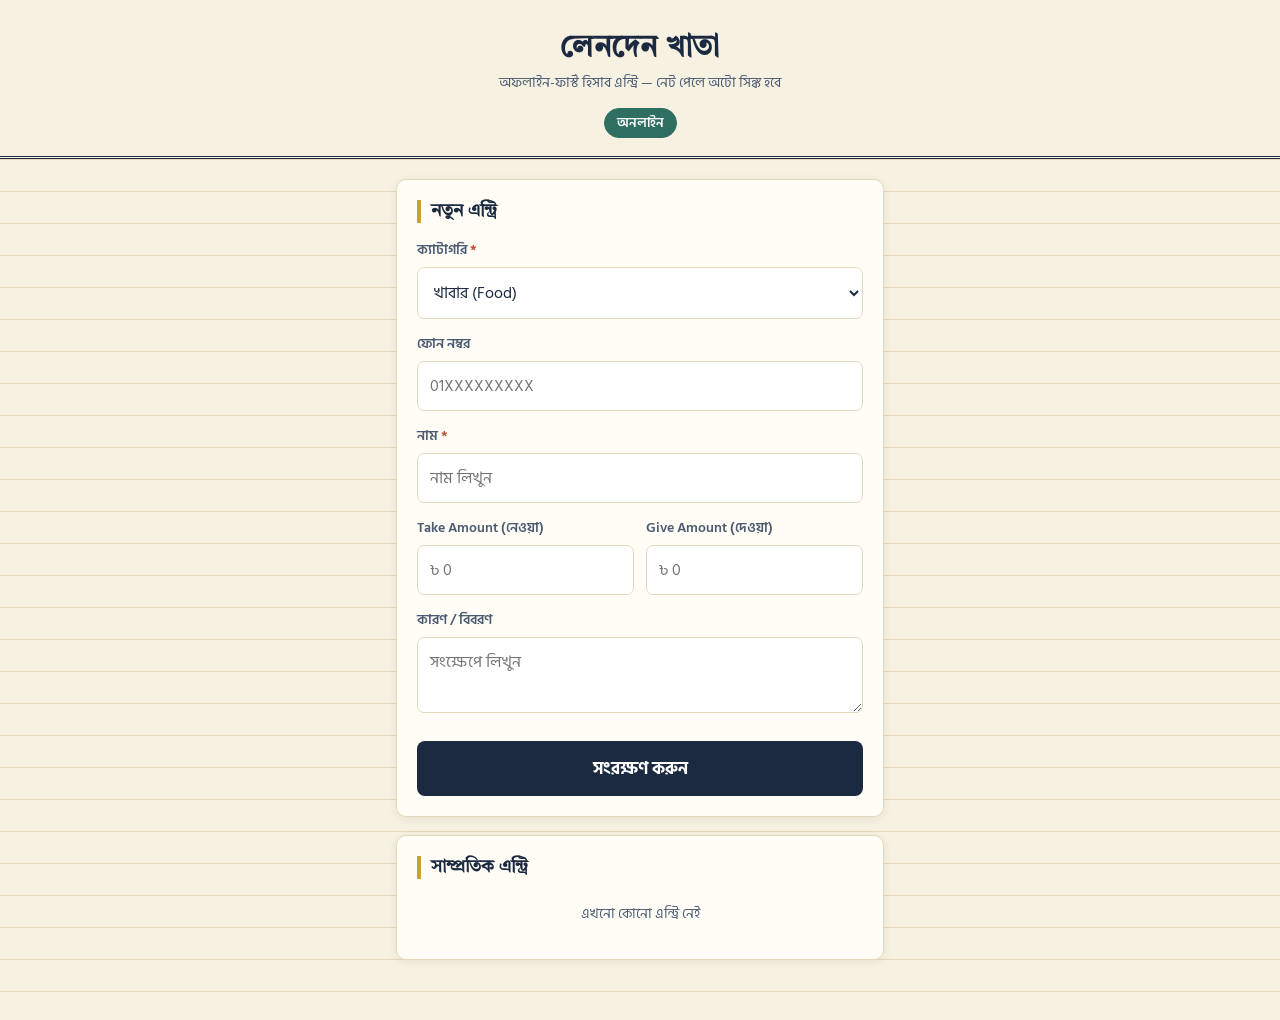
==== index.html @ 02e2b73e "Rename index (2).html to index.html" ====
<!DOCTYPE html>
<html lang="bn">
<head>
<meta charset="UTF-8">
<meta name="viewport" content="width=device-width, initial-scale=1, viewport-fit=cover">
<meta name="theme-color" content="#1B2A41">
<title>লেনদেন খাতা</title>
<link rel="manifest" href="./manifest.json">
<link rel="preconnect" href="https://fonts.googleapis.com">
<link href="https://fonts.googleapis.com/css2?family=Tiro+Bangla&family=Hind+Siliguri:wght@400;500;600;700&display=swap" rel="stylesheet">
<style>
  :root{
    --paper:#F7F1E1;
    --paper-line:#E4D9BC;
    --ink:#1B2A41;
    --ink-soft:#4B5B72;
    --teal:#2F6F62;
    --rust:#B5482D;
    --gold:#C9A227;
    --card:#FFFDF6;
  }
  *{box-sizing:border-box;}
  body{
    margin:0;
    font-family:'Hind Siliguri', sans-serif;
    background:
      repeating-linear-gradient(var(--paper) 0 31px, var(--paper-line) 31px 32px),
      var(--paper);
    color:var(--ink);
    min-height:100vh;
    padding-bottom:40px;
  }
  header{
    padding:28px 20px 18px;
    text-align:center;
    border-bottom:3px double var(--ink);
    background:var(--paper);
  }
  header h1{
    font-family:'Tiro Bangla', serif;
    font-size:1.9rem;
    margin:0 0 4px;
    letter-spacing:.5px;
  }
  header p{margin:0;color:var(--ink-soft);font-size:.85rem;}
  #status-bar{
    max-width:520px;margin:14px auto 0;padding:0 16px;
    display:flex;justify-content:center;gap:10px;font-size:.8rem;
  }
  .pill{
    padding:4px 12px;border-radius:20px;font-weight:600;
    border:1px solid var(--ink);
  }
  .pill.online{background:var(--teal);color:#fff;border-color:var(--teal);}
  .pill.offline{background:var(--rust);color:#fff;border-color:var(--rust);}
  .pill.pending{background:var(--gold);color:var(--ink);border-color:var(--gold);}

  main{max-width:520px;margin:20px auto;padding:0 16px;}

  .card{
    background:var(--card);
    border:1px solid var(--paper-line);
    border-radius:10px;
    box-shadow:0 2px 10px rgba(27,42,65,.08);
    padding:20px;
    margin-bottom:18px;
  }
  .card h2{
    font-family:'Tiro Bangla', serif;
    font-size:1.1rem;
    margin:0 0 16px;
    color:var(--ink);
    border-left:4px solid var(--gold);
    padding-left:10px;
  }
  label{display:block;font-size:.85rem;font-weight:600;margin:14px 0 6px;color:var(--ink-soft);}
  select, input[type=text], input[type=tel], input[type=number], textarea{
    width:100%;padding:11px 12px;border:1.5px solid var(--paper-line);
    border-radius:7px;font-size:1rem;font-family:inherit;background:#fff;color:var(--ink);
  }
  select:focus, input:focus, textarea:focus{outline:2px solid var(--teal);border-color:var(--teal);}
  .row2{display:grid;grid-template-columns:1fr 1fr;gap:12px;}
  .hint{font-size:.75rem;color:var(--ink-soft);margin-top:4px;}
  .hint.found{color:var(--teal);font-weight:600;}
  .req::after{content:' *';color:var(--rust);}

  .sms-box{
    margin-top:16px;padding:12px;background:#FBF6E8;border:1px dashed var(--gold);
    border-radius:7px;display:flex;align-items:flex-start;gap:10px;
  }
  .sms-box input{width:auto;margin-top:3px;}
  .sms-box label{margin:0;font-weight:500;color:var(--ink);}

  button.submit{
    width:100%;margin-top:20px;padding:14px;border:none;border-radius:8px;
    background:var(--ink);color:#fff;font-size:1.05rem;font-weight:700;
    font-family:'Hind Siliguri',sans-serif;cursor:pointer;
  }
  button.submit:active{transform:scale(.99);}

  .entries h2{margin-bottom:10px;}
  .entry{
    display:flex;justify-content:space-between;align-items:center;
    padding:10px 0;border-bottom:1px solid var(--paper-line);gap:10px;
  }
  .entry:last-child{border-bottom:none;}
  .entry .meta{font-size:.78rem;color:var(--ink-soft);}
  .entry .cat{font-weight:600;}
  .entry .amt.take{color:var(--teal);font-weight:700;}
  .entry .amt.give{color:var(--rust);font-weight:700;}
  .badge{font-size:.7rem;padding:2px 8px;border-radius:10px;white-space:nowrap;}
  .badge.synced{background:#E4F1EC;color:var(--teal);}
  .badge.pending{background:#FBEFE0;color:#8a6d1f;}
  .empty{color:var(--ink-soft);font-size:.85rem;text-align:center;padding:14px 0;}

  #toast{
    position:fixed;bottom:18px;left:50%;transform:translateX(-50%);
    background:var(--ink);color:#fff;padding:10px 18px;border-radius:8px;
    font-size:.85rem;opacity:0;pointer-events:none;transition:opacity .25s;z-index:50;
  }
  #toast.show{opacity:1;}
</style>
</head>
<body>

<header>
  <h1>লেনদেন খাতা</h1>
  <p>অফলাইন-ফার্স্ট হিসাব এন্ট্রি — নেট পেলে অটো সিঙ্ক হবে</p>
  <div id="status-bar">
    <span id="netPill" class="pill offline">অফলাইন</span>
    <span id="pendingPill" class="pill pending" style="display:none;">0 পেন্ডিং</span>
  </div>
</header>

<main>
  <form class="card" id="entryForm">
    <h2>নতুন এন্ট্রি</h2>

    <label class="req">ক্যাটাগরি</label>
    <select id="category" required></select>

    <label id="phoneLabel">ফোন নম্বর</label>
    <input type="tel" id="phone" placeholder="01XXXXXXXXX" inputmode="numeric">
    <div class="hint" id="phoneHint"></div>

    <label class="req" id="nameLabel">নাম</label>
    <input type="text" id="name" required placeholder="নাম লিখুন">

    <div class="row2">
      <div>
        <label>Take Amount (নেওয়া)</label>
        <input type="number" id="takeAmount" min="0" placeholder="৳ 0">
      </div>
      <div>
        <label>Give Amount (দেওয়া)</label>
        <input type="number" id="giveAmount" min="0" placeholder="৳ 0">
      </div>
    </div>

    <label>কারণ / বিবরণ</label>
    <textarea id="reason" rows="2" placeholder="সংক্ষেপে লিখুন"></textarea>

    <div class="sms-box" id="smsBox" style="display:none;">
      <input type="checkbox" id="sendSms">
      <label for="sendSms">সাবমিটের পর SMS App খুলে মেসেজ পাঠানোর সুযোগ দাও (ট্যাপ করে Send করতে হবে)</label>
    </div>

    <button type="submit" class="submit">সংরক্ষণ করুন</button>
  </form>

  <div class="card entries">
    <h2>সাম্প্রতিক এন্ট্রি</h2>
    <div id="entryList"></div>
  </div>
</main>

<div id="toast"></div>

<script>
/* ================== কনফিগ ================== */
// এখানে আপনার Deploy করা Apps Script Web App URL বসান
const APPS_SCRIPT_URL = 'https://script.google.com/macros/s/AKfycbyZnIeZvuDSMK1JLPseCacLXDv7cpsm4pfjBsElm9SwBecj0oipx8O3aHS1PeA_FQvZ/exec';
const SENDER_NAME = 'সোহেল রানা';

const CATEGORIES = [
  ['Food','খাবার'], ['Gifts','উপহার'], ['Health/Medical','স্বাস্থ্য/চিকিৎসা'],
  ['Transportation','যাতায়াত'], ['Personal','ব্যক্তিগত'],
  ['Giving Loan','ঋণ দেওয়া'], ['Taking Loan','ঋণ নেওয়া'],
  ['Loan Repaid','ঋণ ফেরত পাওয়া'], ['Loan Paid','ঋণ পরিশোধ'],
  ['Credit Purchase','বাকিতে ক্রয়'], ['Credit Purchase Loan Paid','বাকি পরিশোধ'],
  ['Net & Electricity Bill','নেট ও বিদ্যুৎ বিল'], ['Travel','ভ্রমণ'],
  ['Donate','দান'], ['Savings','সঞ্চয়'], ['Other','অন্যান্য']
];
const PHONE_REQUIRED = ['Giving Loan','Loan Paid','Taking Loan','Loan Repaid','Credit Purchase','Credit Purchase Loan Paid'];
const SMS_ALLOWED = PHONE_REQUIRED; // একই লিস্ট

const SMS_TEMPLATES = {
  'Taking Loan': (name, amt) => `ধন্যবাদ, ${name}।\nআপনাকে জানানো যাচ্ছে যে, ${SENDER_NAME} আপনার কাছ থেকে ${amt} টাকা ঋণ গ্রহণ করেছেন।\nইনশাআল্লাহ নির্ধারিত সময়ের মধ্যে আপনি সম্পূর্ণ টাকা ফেরত পাবেন।\nআপনার সহযোগিতার জন্য আন্তরিক ধন্যবাদ।`,
  'Loan Paid': (name, amt) => `ধন্যবাদ, ${name}।\nআপনাকে জানানো যাচ্ছে যে, ${SENDER_NAME} আপনার কাছ থেকে নেওয়া ${amt} টাকা ঋণ পরিশোধ করেছেন।\nইনশাআল্লাহ ভবিষ্যতেও আপনার সাথে এই সুন্দর সম্পর্ক বজায় থাকবে।\nআপনার সহযোগিতা ও বিশ্বাসের জন্য আন্তরিক ধন্যবাদ।`,
  'Giving Loan': (name, amt) => `ধন্যবাদ, ${name}।\nআপনাকে জানানো যাচ্ছে যে, আপনি ${SENDER_NAME} এর কাছ থেকে ${amt} টাকা নিয়েছেন।\nইনশাআল্লাহ আমাদের লেনদেন সুষ্ঠ এবং সুন্দর হবে।\nআপনার সহযোগিতা ও বিশ্বাসের জন্য আন্তরিক ধন্যবাদ।`,
  'Loan Repaid': (name, amt) => `ধন্যবাদ, ${name}।\nআপনাকে জানানো যাচ্ছে যে, আপনি ${SENDER_NAME} এর কাছ থেকে নেওয়া ${amt} টাকা পরিশোধ করেছেন।\nইনশাআল্লাহ আমাদের লেনদেন সুষ্ঠ এবং সুন্দর হবে।\nআপনার সহযোগিতা ও বিশ্বাসের জন্য আন্তরিক ধন্যবাদ।`,
  'Credit Purchase': (name, amt) => `ধন্যবাদ, ${name}।\nআপনাকে জানানো যাচ্ছে যে, ${SENDER_NAME} আপনার কাছ থেকে বাকিতে ক্রয় করেছেন, যার মোট মূল্য ${amt} টাকা।\nইনশাআল্লাহ নির্ধারিত সময়ের মধ্যে সম্পূর্ণ টাকা পরিশোধ করা হবে।\nআপনার সহযোগিতা ও বিশ্বাসের জন্য আন্তরিক ধন্যবাদ।`,
  'Credit Purchase Loan Paid': (name, amt) => `ধন্যবাদ, ${name}।\nআপনাকে জানানো যাচ্ছে যে, ${SENDER_NAME} আপনার কাছ থেকে বাকিতে ক্রয় করা পণ্যের জন্য বকেয়া ${amt} টাকা পরিশোধ করেছেন।\nইনশাআল্লাহ ভবিষ্যতেও আমাদের এই সুন্দর লেনদেন সম্পর্ক বজায় থাকবে।\nআপনার সহযোগিতা ও বিশ্বাসের জন্য আন্তরিক ধন্যবাদ।`
};

/* ================== IndexedDB ================== */
let db;
function openDB(){
  return new Promise((resolve, reject) => {
    const req = indexedDB.open('ledgerDB', 1);
    req.onupgradeneeded = () => {
      const d = req.result;
      if(!d.objectStoreNames.contains('entries')){
        const store = d.createObjectStore('entries', {keyPath:'id', autoIncrement:true});
        store.createIndex('synced', 'synced');
      }
    };
    req.onsuccess = () => { db = req.result; resolve(db); };
    req.onerror = () => reject(req.error);
  });
}
function txStore(mode='readonly'){
  return db.transaction('entries', mode).objectStore('entries');
}
function addEntry(entry){
  return new Promise((res, rej) => {
    const r = txStore('readwrite').add(entry);
    r.onsuccess = () => res(r.result);
    r.onerror = () => rej(r.error);
  });
}
function getAllEntries(){
  return new Promise((res, rej) => {
    const r = txStore().getAll();
    r.onsuccess = () => res(r.result.reverse());
    r.onerror = () => rej(r.error);
  });
}
function markSynced(id){
  return new Promise((res, rej) => {
    const store = txStore('readwrite');
    const g = store.get(id);
    g.onsuccess = () => {
      const val = g.result;
      if(!val) return res();
      val.synced = true;
      const p = store.put(val);
      p.onsuccess = () => res();
      p.onerror = () => rej(p.error);
    };
    g.onerror = () => rej(g.error);
  });
}

/* ================== UI Init ================== */
const $ = (id) => document.getElementById(id);
const categorySel = $('category');
CATEGORIES.forEach(([val, label]) => {
  const o = document.createElement('option');
  o.value = val; o.textContent = `${label} (${val})`;
  categorySel.appendChild(o);
});

function updateCategoryUI(){
  const cat = categorySel.value;
  const needsPhone = PHONE_REQUIRED.includes(cat);
  $('phone').required = needsPhone;
  $('phoneLabel').className = needsPhone ? 'req' : '';
  $('smsBox').style.display = SMS_ALLOWED.includes(cat) ? 'flex' : 'none';
  if(!SMS_ALLOWED.includes(cat)) $('sendSms').checked = false;
}
categorySel.addEventListener('change', updateCategoryUI);
updateCategoryUI();

/* ফোন নম্বর দিয়ে Name অটো-ফিল */
let phoneTimer;
$('phone').addEventListener('input', () => {
  clearTimeout(phoneTimer);
  const phone = $('phone').value.trim();
  $('phoneHint').textContent = '';
  $('phoneHint').className = 'hint';
  if(phone.length < 6 || !navigator.onLine || APPS_SCRIPT_URL.includes('PASTE_')) return;
  phoneTimer = setTimeout(async () => {
    try{
      $('phoneHint').textContent = 'চেক করা হচ্ছে...';
      const res = await fetch(`${APPS_SCRIPT_URL}?action=checkPhone&phone=${encodeURIComponent(phone)}`);
      const data = await res.json();
      if(data.found){
        $('name').value = data.name;
        $('phoneHint').textContent = `✓ পূর্ব পরিচিত নাম্বার: ${data.name}`;
        $('phoneHint').className = 'hint found';
      } else {
        $('phoneHint').textContent = 'নতুন নম্বর — নাম লিখুন';
      }
    }catch(err){
      $('phoneHint').textContent = '';
    }
  }, 500);
});

/* ================== Submit ================== */
$('entryForm').addEventListener('submit', async (e) => {
  e.preventDefault();
  const cat = categorySel.value;
  const name = $('name').value.trim();
  const phone = $('phone').value.trim();
  const takeAmount = $('takeAmount').value || '';
  const giveAmount = $('giveAmount').value || '';
  const reason = $('reason').value.trim();
  const wantSms = $('sendSms').checked;

  if(PHONE_REQUIRED.includes(cat) && !phone){
    toast('এই ক্যাটাগরিতে ফোন নম্বর আবশ্যক');
    return;
  }

  const entry = {
    dateTime: new Date().toISOString(),
    category: cat, name, phone, takeAmount, giveAmount, reason,
    synced: false
  };
  const id = await addEntry(entry);
  await renderEntries();
  toast('সংরক্ষণ হয়েছে ✓');

  const smsUrl = (wantSms && SMS_ALLOWED.includes(cat) && phone)
    ? buildSmsLink(cat, name, phone, takeAmount, giveAmount) : null;

  $('entryForm').reset();
  updateCategoryUI();

  if(navigator.onLine) syncAll();

  // SMS App খোলা (ইউজারকে ট্যাপ করে Send করতে হবে)
  if(smsUrl) setTimeout(() => { window.location.href = smsUrl; }, 300);
});

function buildSmsLink(cat, name, phone, takeAmount, giveAmount){
  const amt = takeAmount || giveAmount || '0';
  const template = SMS_TEMPLATES[cat];
  if(!template) return null;
  const msg = template(name, amt);
  return `sms:${phone}?body=${encodeURIComponent(msg)}`;
}

/* ================== Sync ================== */
async function syncAll(){
  const all = await getAllEntries();
  const pending = all.filter(x => !x.synced);
  updatePendingPill(pending.length);
  if(APPS_SCRIPT_URL.includes('PASTE_')) return; // এখনো কনফিগার করা হয়নি

  for(const entry of pending){
    try{
      const res = await fetch(APPS_SCRIPT_URL, {
        method: 'POST',
        headers: {'Content-Type': 'text/plain;charset=utf-8'}, // preflight এড়াতে
        body: JSON.stringify({ action: 'submitForm', ...entry })
      });
      const data = await res.json();
      if(data && data.success){
        await markSynced(entry.id);
      }
    }catch(err){
      break; // নেট সমস্যা হলে থামিয়ে দাও, পরে আবার চেষ্টা হবে
    }
  }
  await renderEntries();
}

/* ================== রেন্ডার ================== */
async function renderEntries(){
  const all = await getAllEntries();
  const pending = all.filter(x => !x.synced).length;
  updatePendingPill(pending);

  const list = $('entryList');
  if(all.length === 0){
    list.innerHTML = '<div class="empty">এখনো কোনো এন্ট্রি নেই</div>';
    return;
  }
  list.innerHTML = all.slice(0, 30).map(e => {
    const amt = e.takeAmount ? `<span class="amt take">+৳${e.takeAmount}</span>` :
                e.giveAmount ? `<span class="amt give">-৳${e.giveAmount}</span>` : '';
    const dt = new Date(e.dateTime);
    const dtStr = dt.toLocaleDateString('bn-BD') + ' ' + dt.toLocaleTimeString('bn-BD', {hour:'2-digit', minute:'2-digit'});
    return `<div class="entry">
      <div>
        <div class="cat">${e.category}${e.name ? ' — ' + e.name : ''}</div>
        <div class="meta">${dtStr}</div>
      </div>
      <div style="text-align:right;">
        ${amt}<br>
        <span class="badge ${e.synced ? 'synced' : 'pending'}">${e.synced ? '✓ সিঙ্কড' : '⏳ পেন্ডিং'}</span>
      </div>
    </div>`;
  }).join('');
}

/* ================== স্ট্যাটাস বার ================== */
function updateNetPill(){
  const pill = $('netPill');
  if(navigator.onLine){
    pill.textContent = 'অনলাইন'; pill.className = 'pill online';
  } else {
    pill.textContent = 'অফলাইন'; pill.className = 'pill offline';
  }
}
function updatePendingPill(count){
  const pill = $('pendingPill');
  if(count > 0){
    pill.style.display = 'inline-block';
    pill.textContent = `${count} পেন্ডিং`;
  } else {
    pill.style.display = 'none';
  }
}
window.addEventListener('online', () => { updateNetPill(); syncAll(); });
window.addEventListener('offline', updateNetPill);

let toastTimer;
function toast(msg){
  const t = $('toast');
  t.textContent = msg;
  t.classList.add('show');
  clearTimeout(toastTimer);
  toastTimer = setTimeout(() => t.classList.remove('show'), 2200);
}

/* ================== Init ================== */
(async function init(){
  await openDB();
  updateNetPill();
  await renderEntries();
  if(navigator.onLine) syncAll();
  setInterval(() => { if(navigator.onLine) syncAll(); }, 30000);

  if('serviceWorker' in navigator){
    try{ await navigator.serviceWorker.register('./service-worker.js'); }catch(e){}
  }
})();
</script>
</body>
</html>
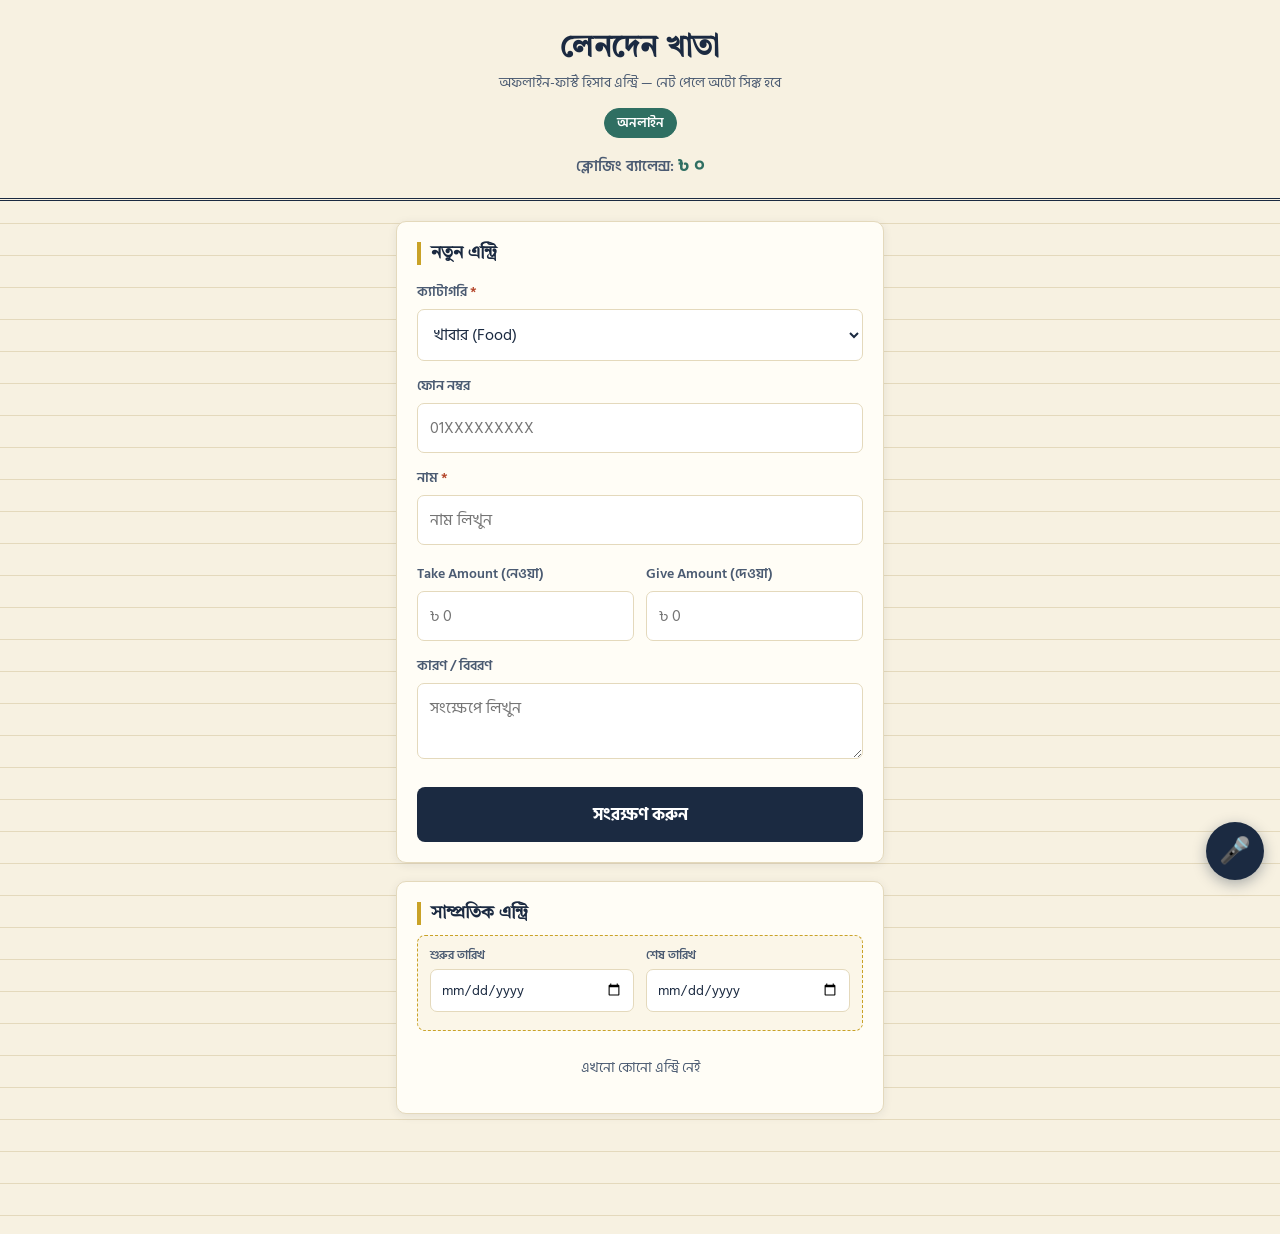
==== commit c67207b0: "Add files via upload" ====
--- a/index.html
+++ b/index.html
@@ -28,7 +28,7 @@
       var(--paper);
     color:var(--ink);
     min-height:100vh;
-    padding-bottom:40px;
+    padding-bottom:100px;
   }
   header{
     padding:28px 20px 18px;
@@ -74,7 +74,48 @@
     padding-left:10px;
   }
   label{display:block;font-size:.85rem;font-weight:600;margin:14px 0 6px;color:var(--ink-soft);}
-  select, input[type=text], input[type=tel], input[type=number], textarea{
+  #balanceBar{
+    max-width:520px;margin:12px auto 0;padding:0 16px;text-align:center;
+    font-size:.95rem;font-weight:600;color:var(--ink-soft);
+  }
+  #balanceBar b{font-size:1.15rem;color:var(--teal);}
+  #balanceBar b.neg{color:var(--rust);}
+
+  .filter-box{
+    margin:0 0 12px;padding:10px 12px;background:#FBF6E8;
+    border:1px dashed var(--gold);border-radius:8px;
+  }
+  .filter-box label{margin:0 0 4px;font-size:.75rem;}
+  .filter-box input[type=date]{padding:8px 10px;font-size:.9rem;}
+  .filter-actions{display:flex;justify-content:space-between;align-items:center;margin-top:8px;gap:10px;}
+  .filter-summary{font-size:.75rem;color:var(--ink-soft);}
+  button.clear-filter{
+    border:1px solid var(--ink-soft);background:transparent;color:var(--ink);
+    border-radius:6px;padding:5px 12px;font-size:.78rem;font-family:inherit;cursor:pointer;
+  }
+
+  #voiceFab{
+    position:fixed;right:16px;bottom:calc(20px + env(safe-area-inset-bottom, 0px));
+    width:58px;height:58px;border-radius:50%;border:none;cursor:pointer;
+    background:var(--ink);color:#fff;font-size:1.6rem;line-height:1;
+    box-shadow:0 4px 14px rgba(27,42,65,.35);z-index:40;
+    display:flex;align-items:center;justify-content:center;
+  }
+  #voiceFab.listening{background:var(--rust);animation:pulse 1.1s infinite;}
+  @keyframes pulse{
+    0%{box-shadow:0 0 0 0 rgba(181,72,45,.55);}
+    100%{box-shadow:0 0 0 18px rgba(181,72,45,0);}
+  }
+  #voiceBubble{
+    position:fixed;right:16px;bottom:calc(88px + env(safe-area-inset-bottom, 0px));
+    max-width:min(300px, calc(100vw - 32px));
+    background:var(--card);border:1.5px solid var(--ink);border-radius:10px;
+    padding:10px 12px;font-size:.85rem;box-shadow:0 4px 14px rgba(27,42,65,.2);
+    z-index:40;display:none;
+  }
+  #voiceBubble.show{display:block;}
+
+  select, input[type=text], input[type=tel], input[type=number], input[type=date], textarea{
     width:100%;padding:11px 12px;border:1.5px solid var(--paper-line);
     border-radius:7px;font-size:1rem;font-family:inherit;background:#fff;color:var(--ink);
   }
@@ -130,6 +171,7 @@
     <span id="netPill" class="pill offline">অফলাইন</span>
     <span id="pendingPill" class="pill pending" style="display:none;">0 পেন্ডিং</span>
   </div>
+  <div id="balanceBar">ক্লোজিং ব্যালেন্স: <b id="balanceVal">৳ ০</b></div>
 </header>
 
 <main>
@@ -144,7 +186,9 @@
     <div class="hint" id="phoneHint"></div>
 
     <label class="req" id="nameLabel">নাম</label>
+    <select id="nameSelect" style="display:none;"></select>
     <input type="text" id="name" required placeholder="নাম লিখুন">
+    <div class="hint" id="nameHint"></div>
 
     <div class="row2">
       <div>
@@ -170,10 +214,28 @@
 
   <div class="card entries">
     <h2>সাম্প্রতিক এন্ট্রি</h2>
+    <div class="filter-box">
+      <div class="row2">
+        <div>
+          <label for="fromDate">শুরুর তারিখ</label>
+          <input type="date" id="fromDate">
+        </div>
+        <div>
+          <label for="toDate">শেষ তারিখ</label>
+          <input type="date" id="toDate">
+        </div>
+      </div>
+      <div class="filter-actions">
+        <span class="filter-summary" id="filterSummary"></span>
+        <button type="button" class="clear-filter" id="clearFilter" style="display:none;">ফিল্টার মুছুন</button>
+      </div>
+    </div>
     <div id="entryList"></div>
   </div>
 </main>
 
+<div id="voiceBubble"></div>
+<button type="button" id="voiceFab" aria-label="ভয়েস এন্ট্রি">🎤</button>
 <div id="toast"></div>
 
 <script>
@@ -193,6 +255,13 @@
 ];
 const PHONE_REQUIRED = ['Giving Loan','Loan Paid','Taking Loan','Loan Repaid','Credit Purchase','Credit Purchase Loan Paid'];
 const SMS_ALLOWED = PHONE_REQUIRED; // একই লিস্ট
+
+// নামের ড্রপডাউনে কাদের দেখাবে:
+// 'iOwe'    = যাদের কাছে আমি ঋণী (তারা আমার কাছে টাকা পাবে)
+// 'theyOwe' = যারা আমার কাছে ঋণী
+// দুটোতেই "আমার কাছে যারা টাকা পাবে" চাইলে 'Loan Repaid' এর মান 'iOwe' করে দিন।
+const PERSON_PICK = { 'Loan Paid': 'iOwe', 'Loan Repaid': 'theyOwe' };
+let entriesCache = [];
 
 const SMS_TEMPLATES = {
   'Taking Loan': (name, amt) => `ধন্যবাদ, ${name}।\nআপনাকে জানানো যাচ্ছে যে, ${SENDER_NAME} আপনার কাছ থেকে ${amt} টাকা ঋণ গ্রহণ করেছেন।\nইনশাআল্লাহ নির্ধারিত সময়ের মধ্যে আপনি সম্পূর্ণ টাকা ফেরত পাবেন।\nআপনার সহযোগিতার জন্য আন্তরিক ধন্যবাদ।`,
@@ -268,6 +337,7 @@
   $('phoneLabel').className = needsPhone ? 'req' : '';
   $('smsBox').style.display = SMS_ALLOWED.includes(cat) ? 'flex' : 'none';
   if(!SMS_ALLOWED.includes(cat)) $('sendSms').checked = false;
+  refreshNameSelect();
 }
 categorySel.addEventListener('change', updateCategoryUI);
 updateCategoryUI();
@@ -302,7 +372,7 @@
 $('entryForm').addEventListener('submit', async (e) => {
   e.preventDefault();
   const cat = categorySel.value;
-  const name = $('name').value.trim();
+  const name = getNameValue();
   const phone = $('phone').value.trim();
   const takeAmount = $('takeAmount').value || '';
   const giveAmount = $('giveAmount').value || '';
@@ -368,18 +438,154 @@
   await renderEntries();
 }
 
+/* ================== ব্যালেন্স ও ব্যক্তি-তালিকা ================== */
+const amtOf = (e) => Number(e.takeAmount || e.giveAmount || 0) || 0;
+const bn = (n) => Number(n).toLocaleString('bn-BD');
+const fromDate = $('fromDate'), toDate = $('toDate');
+
+function updateBalance(all){
+  let bal = 0;
+  all.forEach(e => { bal += (Number(e.takeAmount) || 0) - (Number(e.giveAmount) || 0); });
+  const el = $('balanceVal');
+  el.textContent = (bal < 0 ? '-' : '') + '৳ ' + bn(Math.abs(bal));
+  el.className = bal < 0 ? 'neg' : '';
+}
+
+function computePeople(all, mode){
+  const plus  = mode === 'iOwe' ? 'Taking Loan' : 'Giving Loan';
+  const minus = mode === 'iOwe' ? 'Loan Paid'   : 'Loan Repaid';
+  const map = {};
+  all.slice().reverse().forEach(e => { // পুরনো থেকে নতুন
+    if(e.category !== plus && e.category !== minus) return;
+    const key = e.phone || e.name;
+    if(!key) return;
+    const p = map[key] || (map[key] = {name: e.name, phone: e.phone || '', bal: 0});
+    if(e.name) p.name = e.name;
+    if(e.phone) p.phone = e.phone;
+    p.bal += (e.category === plus ? 1 : -1) * amtOf(e);
+  });
+  return Object.values(map).filter(p => p.bal > 0).sort((a, b) => b.bal - a.bal);
+}
+
+function applyNameMode(){
+  const mode = PERSON_PICK[categorySel.value];
+  const sel = $('nameSelect'), input = $('name');
+  if(!mode){
+    sel.style.display = 'none'; sel.required = false;
+    input.style.display = ''; input.required = true;
+    return;
+  }
+  sel.style.display = ''; sel.required = true;
+  const other = sel.value === '__other__';
+  input.style.display = other ? '' : 'none';
+  input.required = other;
+}
+
+function refreshNameSelect(){
+  const mode = PERSON_PICK[categorySel.value];
+  const sel = $('nameSelect');
+  if(!mode){
+    $('nameHint').textContent = '';
+    applyNameMode();
+    return;
+  }
+  const people = computePeople(entriesCache, mode);
+  const prev = sel.value;
+  sel.innerHTML = '';
+  sel.add(new Option(people.length ? '— নাম বাছাই করুন —' : 'কোনো বকেয়া নেই', ''));
+  people.forEach(p => {
+    const o = new Option(`${p.name} — ৳${bn(p.bal)}`, p.name);
+    o.dataset.phone = p.phone;
+    sel.add(o);
+  });
+  sel.add(new Option('✎ অন্য নাম লিখুন', '__other__'));
+  if([...sel.options].some(o => o.value === prev)) sel.value = prev;
+  $('nameHint').textContent = mode === 'iOwe'
+    ? 'যাদের কাছে আপনি ঋণী (তারা আপনার কাছে টাকা পাবে)'
+    : 'যারা আপনার কাছে ঋণী';
+  $('nameHint').className = 'hint';
+  applyNameMode();
+}
+
+$('nameSelect').addEventListener('change', () => {
+  const sel = $('nameSelect');
+  const opt = sel.options[sel.selectedIndex];
+  if(opt && opt.dataset.phone) $('phone').value = opt.dataset.phone;
+  applyNameMode();
+});
+
+function getNameValue(){
+  if(PERSON_PICK[categorySel.value] && $('nameSelect').value !== '__other__'){
+    return $('nameSelect').value;
+  }
+  return $('name').value.trim();
+}
+
+function setNameValue(name, phone){
+  if(PERSON_PICK[categorySel.value]){
+    const sel = $('nameSelect');
+    const opt = [...sel.options].find(o => o.value === name);
+    if(opt){
+      sel.value = name;
+      if(!phone) phone = opt.dataset.phone || '';
+    } else {
+      sel.value = '__other__';
+      $('name').value = name;
+    }
+    applyNameMode();
+  } else {
+    $('name').value = name;
+  }
+  $('phone').value = phone || '';
+}
+
+/* ================== তারিখ ফিল্টার ================== */
+function ymd(iso){
+  const d = new Date(iso);
+  return d.getFullYear() + '-' + String(d.getMonth() + 1).padStart(2, '0') + '-' + String(d.getDate()).padStart(2, '0');
+}
+[fromDate, toDate].forEach(el => el.addEventListener('change', renderEntries));
+$('clearFilter').addEventListener('click', () => {
+  fromDate.value = ''; toDate.value = '';
+  renderEntries();
+});
+
 /* ================== রেন্ডার ================== */
 async function renderEntries(){
   const all = await getAllEntries();
-  const pending = all.filter(x => !x.synced).length;
-  updatePendingPill(pending);
+  entriesCache = all;
+  updatePendingPill(all.filter(x => !x.synced).length);
+  updateBalance(all);
+  refreshNameSelect();
+
+  let from = fromDate.value, to = toDate.value;
+  if(from && to && from > to){ const t = from; from = to; to = t; }
+  const filtering = !!(from || to);
+  $('clearFilter').style.display = filtering ? '' : 'none';
+
+  let rows = all;
+  if(filtering){
+    rows = all.filter(e => {
+      const d = ymd(e.dateTime);
+      return (!from || d >= from) && (!to || d <= to);
+    });
+    const tk = rows.reduce((s, e) => s + (Number(e.takeAmount) || 0), 0);
+    const gv = rows.reduce((s, e) => s + (Number(e.giveAmount) || 0), 0);
+    $('filterSummary').textContent = `${bn(rows.length)}টি এন্ট্রি | নেওয়া ৳${bn(tk)} | দেওয়া ৳${bn(gv)}`;
+  } else {
+    $('filterSummary').textContent = '';
+  }
 
   const list = $('entryList');
   if(all.length === 0){
     list.innerHTML = '<div class="empty">এখনো কোনো এন্ট্রি নেই</div>';
     return;
   }
-  list.innerHTML = all.slice(0, 30).map(e => {
+  if(rows.length === 0){
+    list.innerHTML = '<div class="empty">এই সময়ে কোনো এন্ট্রি নেই</div>';
+    return;
+  }
+  list.innerHTML = (filtering ? rows : rows.slice(0, 30)).map(e => {
     const amt = e.takeAmount ? `<span class="amt take">+৳${e.takeAmount}</span>` :
                 e.giveAmount ? `<span class="amt give">-৳${e.giveAmount}</span>` : '';
     const dt = new Date(e.dateTime);
@@ -397,6 +603,142 @@
   }).join('');
 }
 
+/* ================== ভয়েস এন্ট্রি ================== */
+const SR = window.SpeechRecognition || window.webkitSpeechRecognition;
+const fab = $('voiceFab'), bubble = $('voiceBubble');
+let recog = null, listening = false;
+
+function showBubble(t){ bubble.textContent = t; bubble.classList.add('show'); }
+function hideBubble(){ bubble.classList.remove('show'); }
+
+const bnToEn = (s) => s.replace(/[০-৯]/g, d => '০১২৩৪৫৬৭৮৯'.indexOf(d));
+
+const MUL = {'হাজার':1000,'লাখ':100000,'লক্ষ':100000,'শত':100,'শো':100,'শ':100};
+const NUM_WORDS = {'দেড়':1.5,'আড়াই':2.5,'এক':1,'দুই':2,'তিন':3,'চার':4,'পাঁচ':5,'ছয়':6,'সাত':7,'আট':8,'নয়':9,'দশ':10,
+  'বিশ':20,'ত্রিশ':30,'চল্লিশ':40,'পঞ্চাশ':50,'ষাট':60,'সত্তর':70,'আশি':80,'নব্বই':90};
+
+function parseAmount(text){
+  const t = bnToEn(text).replace(/,/g, '');
+  const M = 'হাজার|লাখ|লক্ষ|শত|শো|শ';
+  let m = t.match(new RegExp(`(\\d+(?:\\.\\d+)?)\\s*(${M})?\\s*টাকা`)) ||
+          t.match(new RegExp(`(\\d+(?:\\.\\d+)?)\\s*(${M})?(?=\\s|$)`));
+  if(m) return Math.round(parseFloat(m[1]) * (MUL[m[2]] || 1));
+  const keys = Object.keys(NUM_WORDS).join('|');
+  m = t.match(new RegExp(`(${keys})\\s*(${M})`));
+  if(m) return Math.round(NUM_WORDS[m[1]] * MUL[m[2]]);
+  m = t.match(new RegExp(`(${keys})\\s*টাকা`));
+  if(m) return Math.round(NUM_WORDS[m[1]]);
+  return 0;
+}
+
+function detectCategory(t){
+  const has = (...w) => w.some(x => t.includes(x));
+  if(has('বাকি', 'বাকী')){
+    if(has('পরিশোধ', 'শোধ', 'দিয়েছি', 'দিলাম', 'মিটিয়ে')) return ['Credit Purchase Loan Paid', 'give'];
+    return ['Credit Purchase', 'take'];
+  }
+  if(has('লোন', 'ঋণ', 'ধার', 'কর্জ', 'ফেরত')){
+    if(has('ফেরত দিয়েছে', 'ফেরত দিল', 'ফেরত পেয়েছি', 'ফেরত পেলাম', 'পরিশোধ করেছে', 'পরিশোধ করল', 'শোধ করেছে', 'শোধ করল', 'ফেরত এসেছে'))
+      return ['Loan Repaid', 'take'];
+    if(has('ফেরত দিয়েছি', 'ফেরত দিলাম', 'পরিশোধ', 'শোধ'))
+      return ['Loan Paid', 'give'];
+    if(has('নিয়েছি', 'নিলাম', 'নিয়েছিলাম', 'পেয়েছি', 'পেলাম'))
+      return ['Taking Loan', 'take'];
+    if(has('দিয়েছি', 'দিলাম', 'দিয়েছিলাম', 'দেওয়া'))
+      return ['Giving Loan', 'give'];
+  }
+  if(has('বিল', 'নেট', 'ইন্টারনেট', 'বিদ্যুৎ', 'কারেন্ট')) return ['Net & Electricity Bill', 'give'];
+  if(has('ঔষধ', 'ওষুধ', 'ডাক্তার', 'চিকিৎসা', 'হাসপাতাল')) return ['Health/Medical', 'give'];
+  if(has('দান', 'সদকা', 'যাকাত')) return ['Donate', 'give'];
+  if(has('সঞ্চয়', 'জমা')) return ['Savings', 'give'];
+  if(has('উপহার', 'গিফট')) return ['Gifts', 'give'];
+  if(has('ভ্রমণ', 'ঘুরতে')) return ['Travel', 'give'];
+  if(has('যাতায়াত', 'ভাড়া', 'রিকশা', 'বাস', 'সিএনজি', 'উবার', 'পাঠাও')) return ['Transportation', 'give'];
+  if(has('খাবার', 'খাওয়া', 'বাজার', 'নাস্তা', 'চা ', 'রেস্টুরেন্ট')) return ['Food', 'give'];
+  if(has('ব্যক্তিগত')) return ['Personal', 'give'];
+  if(has('বেতন', 'ইনকাম')) return ['Other', 'take'];
+  return ['Other', 'give'];
+}
+
+function knownPeople(){
+  const seen = new Map();
+  entriesCache.forEach(e => { // নতুন আগে
+    if(!e.name) return;
+    const p = seen.get(e.name);
+    if(!p) seen.set(e.name, {name: e.name, phone: e.phone || ''});
+    else if(!p.phone && e.phone) p.phone = e.phone;
+  });
+  return [...seen.values()];
+}
+
+function extractPerson(text){
+  const known = knownPeople().filter(p => p.name.length >= 2).sort((a, b) => b.name.length - a.name.length);
+  const hit = known.find(p => text.includes(p.name));
+  if(hit) return hit;
+
+  let m = text.match(/^(.+?)(?:\s*(?:এর|ের))?\s+(?:কাছ\s*থেকে|কাছে|থেকে)/) ||
+          text.match(/^(.+?)\s*কে\s/);
+  if(!m) return null;
+  const name = m[1].replace(/^(আমি|আজ|গতকাল|আমার)\s+/, '').trim();
+  if(!name || /\d|টাকা/.test(bnToEn(name))) return null;
+  return {name, phone: ''};
+}
+
+function applyVoiceEntry(text){
+  const [cat, field] = detectCategory(text);
+  const amount = parseAmount(text);
+  const person = extractPerson(text);
+
+  categorySel.value = cat;
+  updateCategoryUI();
+  $('takeAmount').value = (field === 'take' && amount) ? amount : '';
+  $('giveAmount').value = (field === 'give' && amount) ? amount : '';
+  $('reason').value = text;
+  if(person) setNameValue(person.name, person.phone);
+  else { $('phone').value = ''; if(!PERSON_PICK[cat]) $('name').value = ''; }
+
+  $('entryForm').scrollIntoView({behavior: 'smooth', block: 'start'});
+  toast('ভয়েস থেকে ফর্ম পূরণ হয়েছে — যাচাই করে সংরক্ষণ করুন');
+}
+
+fab.addEventListener('click', () => {
+  if(!SR){ toast('এই ব্রাউজারে ভয়েস সাপোর্ট নেই (Chrome ব্যবহার করুন)'); return; }
+  if(listening){ recog.stop(); return; }
+  if(!navigator.onLine){ toast('ভয়েসের জন্য ইন্টারনেট লাগবে'); return; }
+
+  recog = new SR();
+  recog.lang = 'bn-BD';
+  recog.interimResults = true;
+  recog.continuous = false;
+  let finalText = '';
+
+  recog.onstart = () => { listening = true; fab.classList.add('listening'); showBubble('শুনছি… বলুন'); };
+  recog.onresult = (ev) => {
+    let interim = '';
+    for(let i = ev.resultIndex; i < ev.results.length; i++){
+      const t = ev.results[i][0].transcript;
+      if(ev.results[i].isFinal) finalText += t; else interim += t;
+    }
+    showBubble((finalText + interim) || 'শুনছি…');
+  };
+  recog.onerror = (ev) => {
+    if(ev.error === 'not-allowed' || ev.error === 'service-not-allowed') toast('মাইক্রোফোনের অনুমতি দিন');
+    else if(ev.error === 'no-speech') toast('কিছু শোনা যায়নি, আবার চেষ্টা করুন');
+    else toast('ভয়েস ত্রুটি: ' + ev.error);
+  };
+  recog.onend = () => {
+    listening = false;
+    fab.classList.remove('listening');
+    const text = finalText.trim();
+    if(text){
+      showBubble('“' + text + '”');
+      applyVoiceEntry(text);
+      setTimeout(hideBubble, 2500);
+    } else hideBubble();
+  };
+  try{ recog.start(); }catch(e){ toast('ভয়েস শুরু করা যায়নি'); }
+});
+
 /* ================== স্ট্যাটাস বার ================== */
 function updateNetPill(){
   const pill = $('netPill');
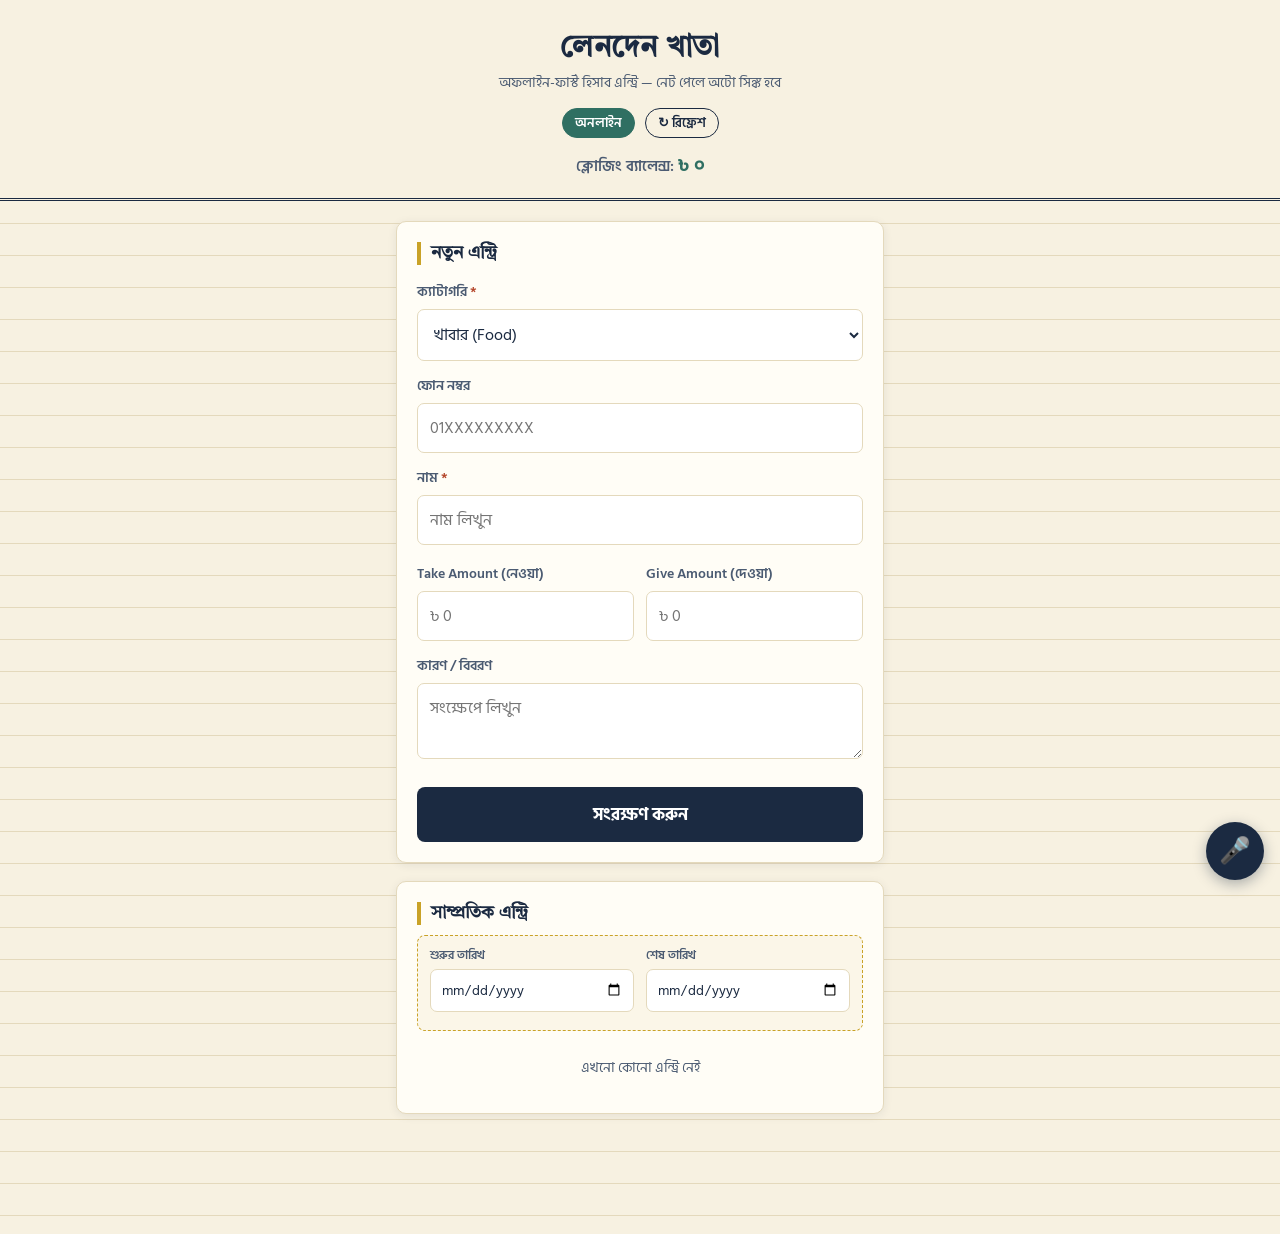
==== commit 05ca287b: "Add files via upload" ====
--- a/index.html
+++ b/index.html
@@ -54,6 +54,7 @@
   .pill.online{background:var(--teal);color:#fff;border-color:var(--teal);}
   .pill.offline{background:var(--rust);color:#fff;border-color:var(--rust);}
   .pill.pending{background:var(--gold);color:var(--ink);border-color:var(--gold);}
+  button.pill.refresh{background:transparent;color:var(--ink);font-family:inherit;font-size:.8rem;cursor:pointer;}
 
   main{max-width:520px;margin:20px auto;padding:0 16px;}
 
@@ -170,6 +171,7 @@
   <div id="status-bar">
     <span id="netPill" class="pill offline">অফলাইন</span>
     <span id="pendingPill" class="pill pending" style="display:none;">0 পেন্ডিং</span>
+    <button type="button" id="refreshBtn" class="pill refresh">↻ রিফ্রেশ</button>
   </div>
   <div id="balanceBar">ক্লোজিং ব্যালেন্স: <b id="balanceVal">৳ ০</b></div>
 </header>
@@ -301,7 +303,7 @@
 function getAllEntries(){
   return new Promise((res, rej) => {
     const r = txStore().getAll();
-    r.onsuccess = () => res(r.result.reverse());
+    r.onsuccess = () => res(r.result.sort((a, b) => (Date.parse(b.dateTime) || 0) - (Date.parse(a.dateTime) || 0)));
     r.onerror = () => rej(r.error);
   });
 }
@@ -318,6 +320,32 @@
       p.onerror = () => rej(p.error);
     };
     g.onerror = () => rej(g.error);
+  });
+}
+
+// Sheet থেকে আনা তালিকা দিয়ে সিঙ্কড এন্ট্রি বদলে ফেলে (পেন্ডিং এন্ট্রি অক্ষত থাকে)
+function replaceSynced(rows){
+  return new Promise((res, rej) => {
+    const tx = db.transaction('entries', 'readwrite');
+    const store = tx.objectStore('entries');
+    const req = store.getAll();
+    req.onsuccess = () => {
+      req.result.forEach(e => { if(e.synced) store.delete(e.id); });
+      rows.forEach(r => store.add({
+        dateTime: r.dateTime || new Date(0).toISOString(),
+        category: r.category || '',
+        name: r.name || '',
+        phone: r.phone || '',
+        takeAmount: r.takeAmount === '' || r.takeAmount == null ? '' : String(r.takeAmount),
+        giveAmount: r.giveAmount === '' || r.giveAmount == null ? '' : String(r.giveAmount),
+        reason: r.reason || '',
+        synced: true,
+        fromSheet: true
+      }));
+    };
+    tx.oncomplete = () => res();
+    tx.onerror = () => rej(tx.error);
+    tx.onabort = () => rej(tx.error);
   });
 }
 
@@ -414,7 +442,37 @@
 }
 
 /* ================== Sync ================== */
-async function syncAll(){
+// syncAll ও pull একসাথে না চলার জন্য সিরিয়াল লক
+let lockChain = Promise.resolve();
+function withLock(fn){
+  const p = lockChain.then(fn, fn);
+  lockChain = p.catch(() => {});
+  return p;
+}
+function syncAll(){ return withLock(_syncAll); }
+function pullFromSheet(){ return withLock(_pullFromSheet); }
+async function syncAndPull(){
+  await syncAll();
+  await pullFromSheet();
+}
+
+let lastPull = 0;
+async function _pullFromSheet(){
+  if(!navigator.onLine || APPS_SCRIPT_URL.includes('PASTE_')) return false;
+  try{
+    const res = await fetch(`${APPS_SCRIPT_URL}?action=getEntries`);
+    const data = await res.json();
+    if(!data || !data.success || !Array.isArray(data.entries)) return false;
+    await replaceSynced(data.entries);
+    lastPull = Date.now();
+    await renderEntries();
+    return true;
+  }catch(err){
+    return false;
+  }
+}
+
+async function _syncAll(){
   const all = await getAllEntries();
   const pending = all.filter(x => !x.synced);
   updatePendingPill(pending.length);
@@ -757,7 +815,17 @@
     pill.style.display = 'none';
   }
 }
-window.addEventListener('online', () => { updateNetPill(); syncAll(); });
+window.addEventListener('online', () => { updateNetPill(); syncAndPull(); });
+document.addEventListener('visibilitychange', () => {
+  if(document.visibilityState === 'visible' && navigator.onLine && Date.now() - lastPull > 60000) syncAndPull();
+});
+$('refreshBtn').addEventListener('click', async () => {
+  if(!navigator.onLine){ toast('ইন্টারনেট নেই'); return; }
+  toast('আপডেট হচ্ছে…');
+  await syncAll();
+  const ok = await pullFromSheet();
+  toast(ok ? 'Sheet থেকে আপডেট হয়েছে ✓' : 'আপডেট করা যায়নি, পরে চেষ্টা করুন');
+});
 window.addEventListener('offline', updateNetPill);
 
 let toastTimer;
@@ -774,7 +842,7 @@
   await openDB();
   updateNetPill();
   await renderEntries();
-  if(navigator.onLine) syncAll();
+  if(navigator.onLine) syncAndPull();
   setInterval(() => { if(navigator.onLine) syncAll(); }, 30000);
 
   if('serviceWorker' in navigator){
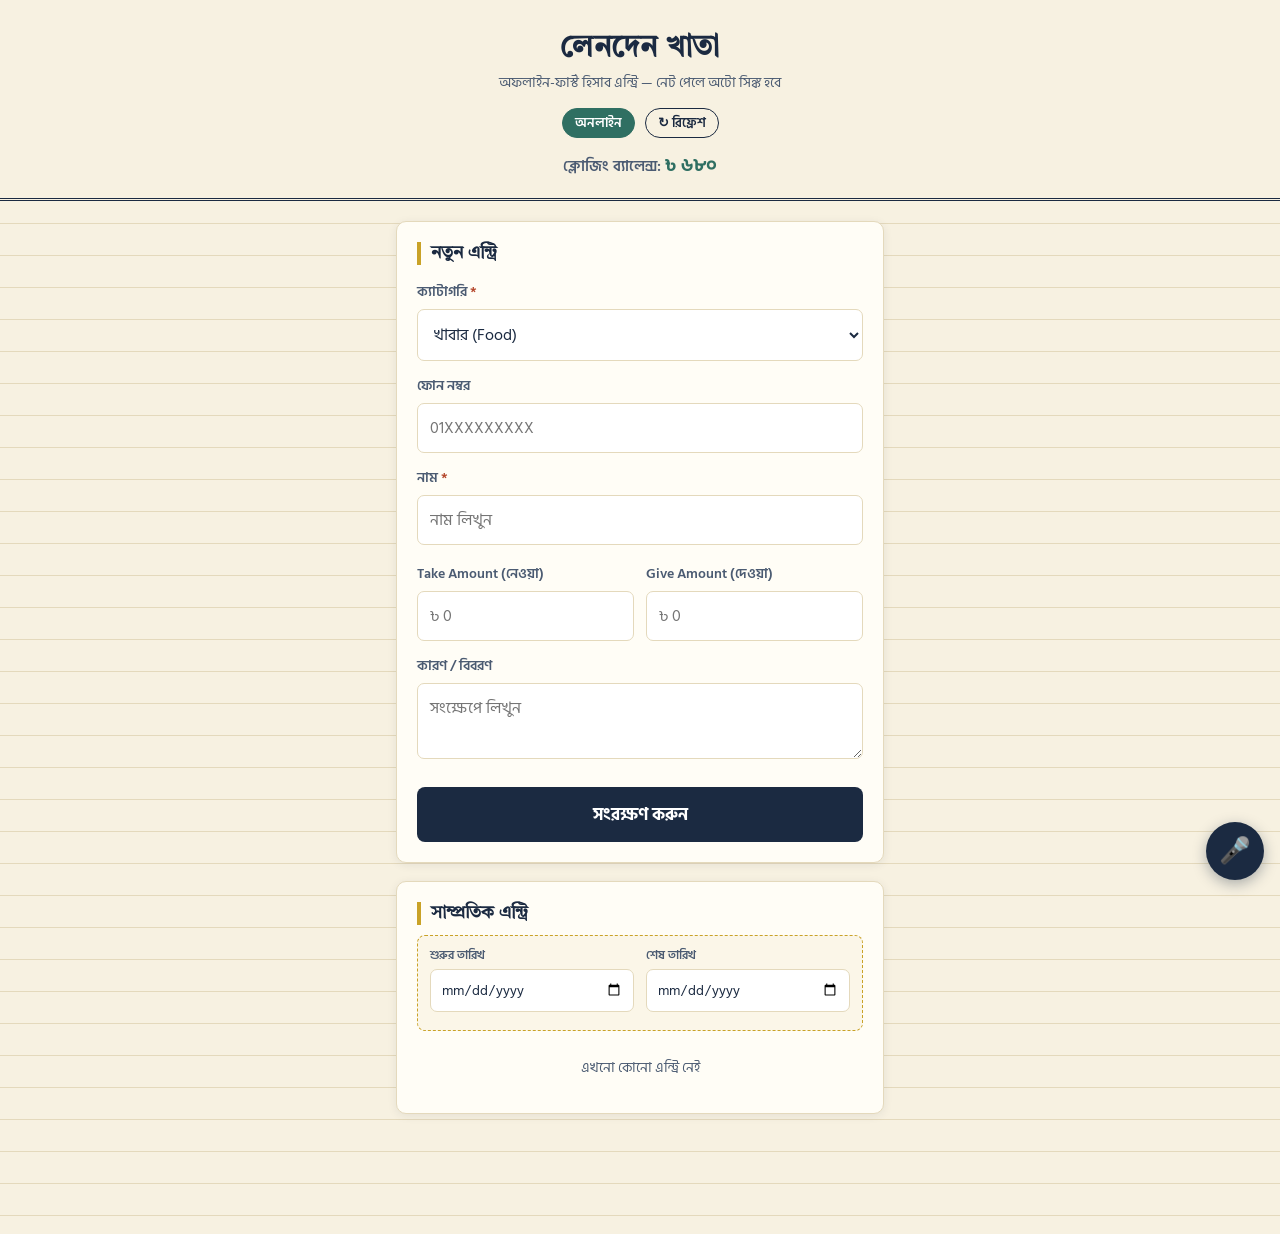
==== commit 877d62d3: "Add files via upload" ====
--- a/index.html
+++ b/index.html
@@ -245,6 +245,8 @@
 // এখানে আপনার Deploy করা Apps Script Web App URL বসান
 const APPS_SCRIPT_URL = 'https://script.google.com/macros/s/AKfycbyZnIeZvuDSMK1JLPseCacLXDv7cpsm4pfjBsElm9SwBecj0oipx8O3aHS1PeA_FQvZ/exec';
 const SENDER_NAME = 'সোহেল রানা';
+// Sheet-এর 'My Inventory' শিটের G2 ঘরের শুরুর ব্যালেন্স (ক্লোজিং ব্যালেন্সে যোগ হয়)
+const OPENING_BALANCE = 680;
 
 const CATEGORIES = [
   ['Food','খাবার'], ['Gifts','উপহার'], ['Health/Medical','স্বাস্থ্য/চিকিৎসা'],
@@ -502,7 +504,7 @@
 const fromDate = $('fromDate'), toDate = $('toDate');
 
 function updateBalance(all){
-  let bal = 0;
+  let bal = OPENING_BALANCE;
   all.forEach(e => { bal += (Number(e.takeAmount) || 0) - (Number(e.giveAmount) || 0); });
   const el = $('balanceVal');
   el.textContent = (bal < 0 ? '-' : '') + '৳ ' + bn(Math.abs(bal));
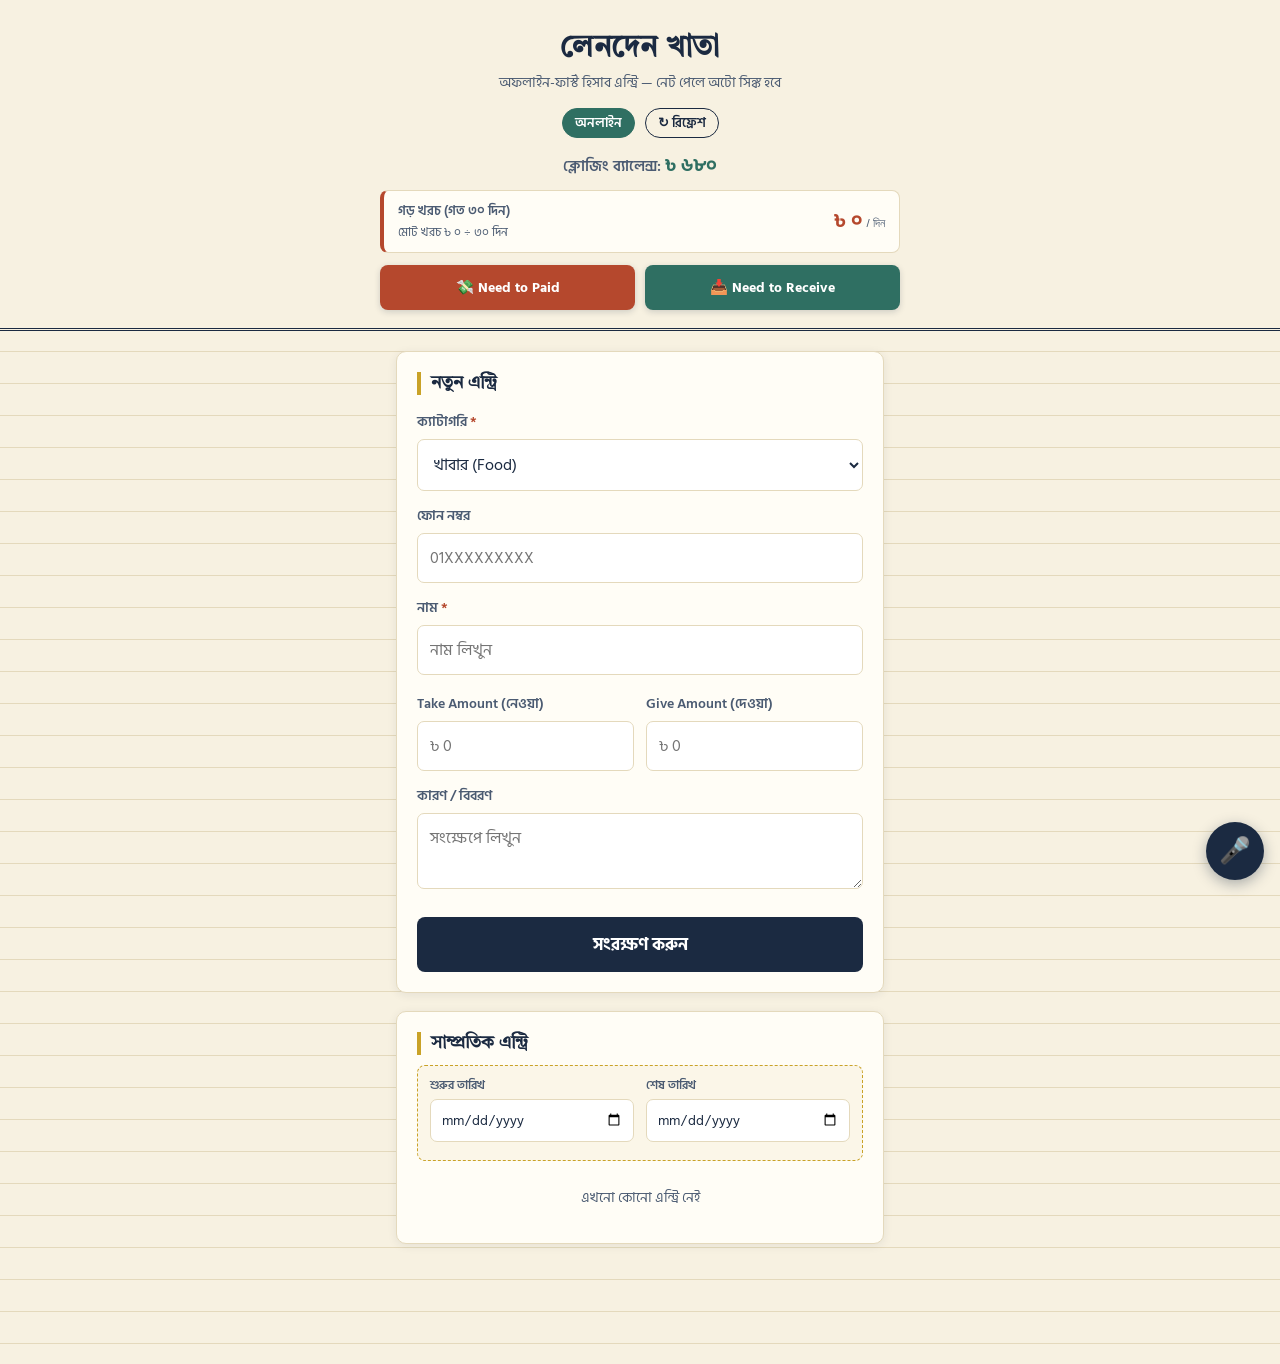
==== commit 67c5fe7a: "Add files via upload" ====
--- a/index.html
+++ b/index.html
@@ -82,6 +82,33 @@
   #balanceBar b{font-size:1.15rem;color:var(--teal);}
   #balanceBar b.neg{color:var(--rust);}
 
+  /* গড় খরচ */
+  #avgBar{
+    max-width:520px;margin:10px auto 0;padding:10px 14px;
+    background:var(--card);border:1px solid var(--paper-line);border-left:4px solid var(--rust);
+    border-radius:8px;text-align:left;
+    display:flex;justify-content:space-between;align-items:center;gap:10px;
+  }
+  #avgBar .avg-title{font-size:.8rem;color:var(--ink-soft);font-weight:600;}
+  #avgBar .avg-sub{font-size:.72rem;color:var(--ink-soft);margin-top:2px;}
+  #avgBar .avg-val{font-size:1.2rem;font-weight:700;color:var(--rust);white-space:nowrap;}
+  #avgBar .avg-val small{font-size:.72rem;font-weight:500;color:var(--ink-soft);}
+
+  /* নেভিগেশন বাটন */
+  .nav-links{
+    max-width:520px;margin:12px auto 0;
+    display:grid;grid-template-columns:1fr 1fr;gap:10px;
+  }
+  .navbtn{
+    display:block;text-decoration:none;text-align:center;
+    padding:11px 8px;border-radius:8px;font-weight:700;font-size:.9rem;
+    font-family:inherit;color:#fff;border:none;
+    box-shadow:0 2px 6px rgba(27,42,65,.18);
+  }
+  .navbtn.pay{background:var(--rust);}
+  .navbtn.recv{background:var(--teal);}
+  .navbtn:active{transform:scale(.98);}
+
   .filter-box{
     margin:0 0 12px;padding:10px 12px;background:#FBF6E8;
     border:1px dashed var(--gold);border-radius:8px;
@@ -174,6 +201,19 @@
     <button type="button" id="refreshBtn" class="pill refresh">↻ রিফ্রেশ</button>
   </div>
   <div id="balanceBar">ক্লোজিং ব্যালেন্স: <b id="balanceVal">৳ ০</b></div>
+
+  <div id="avgBar">
+    <div>
+      <div class="avg-title">গড় খরচ (গত ৩০ দিন)</div>
+      <div class="avg-sub" id="avgSub">মোট খরচ ৳ ০ ÷ ৩০ দিন</div>
+    </div>
+    <div class="avg-val"><span id="avgVal">৳ ০</span> <small>/ দিন</small></div>
+  </div>
+
+  <div class="nav-links">
+    <a class="navbtn pay" href="./people.html?type=payable">💸 Need to Paid</a>
+    <a class="navbtn recv" href="./people.html?type=receivable">📥 Need to Receive</a>
+  </div>
 </header>
 
 <main>
@@ -260,11 +300,11 @@
 const PHONE_REQUIRED = ['Giving Loan','Loan Paid','Taking Loan','Loan Repaid','Credit Purchase','Credit Purchase Loan Paid'];
 const SMS_ALLOWED = PHONE_REQUIRED; // একই লিস্ট
 
-// নামের ড্রপডাউনে কাদের দেখাবে:
-// 'iOwe'    = যাদের কাছে আমি ঋণী (তারা আমার কাছে টাকা পাবে)
-// 'theyOwe' = যারা আমার কাছে ঋণী
-// দুটোতেই "আমার কাছে যারা টাকা পাবে" চাইলে 'Loan Repaid' এর মান 'iOwe' করে দিন।
-const PERSON_PICK = { 'Loan Paid': 'iOwe', 'Loan Repaid': 'theyOwe' };
+// এই ক্যাটাগরিগুলোতে নামের ঘর ড্রপডাউন হয়ে যাবে, আগে যাদের সাথে লেনদেন হয়েছে তাদের নাম+ফোন সেখানে থাকবে
+const PERSON_PICK_CATEGORIES = ['Loan Repaid', 'Loan Paid', 'Credit Purchase Loan Paid'];
+// গড় খরচ হিসাবে যে ক্যাটাগরিগুলোর Give Amount ধরা হবে (ঋণ/বাকি/সঞ্চয় বাদ)
+const EXPENSE_CATEGORIES = ['Food','Gifts','Health/Medical','Transportation','Personal','Net & Electricity Bill','Travel','Donate','Other'];
+const AVG_DAYS = 30;
 let entriesCache = [];
 
 const SMS_TEMPLATES = {
@@ -398,6 +438,11 @@
   }, 500);
 });
 
+function makeUid(){
+  if(window.crypto && crypto.randomUUID) return crypto.randomUUID();
+  return 'u' + Date.now() + '-' + Math.random().toString(16).slice(2);
+}
+
 /* ================== Submit ================== */
 $('entryForm').addEventListener('submit', async (e) => {
   e.preventDefault();
@@ -417,7 +462,8 @@
   const entry = {
     dateTime: new Date().toISOString(),
     category: cat, name, phone, takeAmount, giveAmount, reason,
-    synced: false
+    synced: false,
+    uid: makeUid() // Sheet-এ একই এন্ট্রি একাধিকবার বসা ঠেকাতে
   };
   const id = await addEntry(entry);
   await renderEntries();
@@ -485,7 +531,7 @@
       const res = await fetch(APPS_SCRIPT_URL, {
         method: 'POST',
         headers: {'Content-Type': 'text/plain;charset=utf-8'}, // preflight এড়াতে
-        body: JSON.stringify({ action: 'submitForm', ...entry })
+        body: JSON.stringify({ action: 'submitForm', ...entry, clientId: entry.uid || '' })
       });
       const data = await res.json();
       if(data && data.success){
@@ -511,26 +557,24 @@
   el.className = bal < 0 ? 'neg' : '';
 }
 
-function computePeople(all, mode){
-  const plus  = mode === 'iOwe' ? 'Taking Loan' : 'Giving Loan';
-  const minus = mode === 'iOwe' ? 'Loan Paid'   : 'Loan Repaid';
-  const map = {};
-  all.slice().reverse().forEach(e => { // পুরনো থেকে নতুন
-    if(e.category !== plus && e.category !== minus) return;
-    const key = e.phone || e.name;
-    if(!key) return;
-    const p = map[key] || (map[key] = {name: e.name, phone: e.phone || '', bal: 0});
-    if(e.name) p.name = e.name;
-    if(e.phone) p.phone = e.phone;
-    p.bal += (e.category === plus ? 1 : -1) * amtOf(e);
+// গত ৩০ দিনের গড় দৈনিক খরচ
+function updateAverage(all){
+  const cutoff = Date.now() - AVG_DAYS * 24 * 60 * 60 * 1000;
+  let total = 0;
+  all.forEach(e => {
+    if(!EXPENSE_CATEGORIES.includes(e.category)) return;
+    const t = Date.parse(e.dateTime);
+    if(!t || t < cutoff) return;
+    total += Number(e.giveAmount) || 0;
   });
-  return Object.values(map).filter(p => p.bal > 0).sort((a, b) => b.bal - a.bal);
+  $('avgVal').textContent = '৳ ' + bn(Math.round(total / AVG_DAYS));
+  $('avgSub').textContent = `মোট খরচ ৳ ${bn(total)} ÷ ${bn(AVG_DAYS)} দিন`;
 }
 
 function applyNameMode(){
-  const mode = PERSON_PICK[categorySel.value];
+  const active = PERSON_PICK_CATEGORIES.includes(categorySel.value);
   const sel = $('nameSelect'), input = $('name');
-  if(!mode){
+  if(!active){
     sel.style.display = 'none'; sel.required = false;
     input.style.display = ''; input.required = true;
     return;
@@ -542,27 +586,25 @@
 }
 
 function refreshNameSelect(){
-  const mode = PERSON_PICK[categorySel.value];
+  const active = PERSON_PICK_CATEGORIES.includes(categorySel.value);
   const sel = $('nameSelect');
-  if(!mode){
+  if(!active){
     $('nameHint').textContent = '';
     applyNameMode();
     return;
   }
-  const people = computePeople(entriesCache, mode);
+  const people = knownPeople().slice().sort((a, b) => a.name.localeCompare(b.name, 'bn'));
   const prev = sel.value;
   sel.innerHTML = '';
-  sel.add(new Option(people.length ? '— নাম বাছাই করুন —' : 'কোনো বকেয়া নেই', ''));
+  sel.add(new Option(people.length ? '— নাম বাছাই করুন —' : 'এখনো কারো সাথে লেনদেন নেই', ''));
   people.forEach(p => {
-    const o = new Option(`${p.name} — ৳${bn(p.bal)}`, p.name);
+    const o = new Option(p.phone ? `${p.name} — ${p.phone}` : p.name, p.name);
     o.dataset.phone = p.phone;
     sel.add(o);
   });
   sel.add(new Option('✎ অন্য নাম লিখুন', '__other__'));
   if([...sel.options].some(o => o.value === prev)) sel.value = prev;
-  $('nameHint').textContent = mode === 'iOwe'
-    ? 'যাদের কাছে আপনি ঋণী (তারা আপনার কাছে টাকা পাবে)'
-    : 'যারা আপনার কাছে ঋণী';
+  $('nameHint').textContent = 'আগে যাদের সাথে লেনদেন হয়েছে তাদের তালিকা';
   $('nameHint').className = 'hint';
   applyNameMode();
 }
@@ -575,14 +617,14 @@
 });
 
 function getNameValue(){
-  if(PERSON_PICK[categorySel.value] && $('nameSelect').value !== '__other__'){
+  if(PERSON_PICK_CATEGORIES.includes(categorySel.value) && $('nameSelect').value !== '__other__'){
     return $('nameSelect').value;
   }
   return $('name').value.trim();
 }
 
 function setNameValue(name, phone){
-  if(PERSON_PICK[categorySel.value]){
+  if(PERSON_PICK_CATEGORIES.includes(categorySel.value)){
     const sel = $('nameSelect');
     const opt = [...sel.options].find(o => o.value === name);
     if(opt){
@@ -616,6 +658,7 @@
   entriesCache = all;
   updatePendingPill(all.filter(x => !x.synced).length);
   updateBalance(all);
+  updateAverage(all);
   refreshNameSelect();
 
   let from = fromDate.value, to = toDate.value;
@@ -755,7 +798,7 @@
   $('giveAmount').value = (field === 'give' && amount) ? amount : '';
   $('reason').value = text;
   if(person) setNameValue(person.name, person.phone);
-  else { $('phone').value = ''; if(!PERSON_PICK[cat]) $('name').value = ''; }
+  else { $('phone').value = ''; if(!PERSON_PICK_CATEGORIES.includes(cat)) $('name').value = ''; }
 
   $('entryForm').scrollIntoView({behavior: 'smooth', block: 'start'});
   toast('ভয়েস থেকে ফর্ম পূরণ হয়েছে — যাচাই করে সংরক্ষণ করুন');
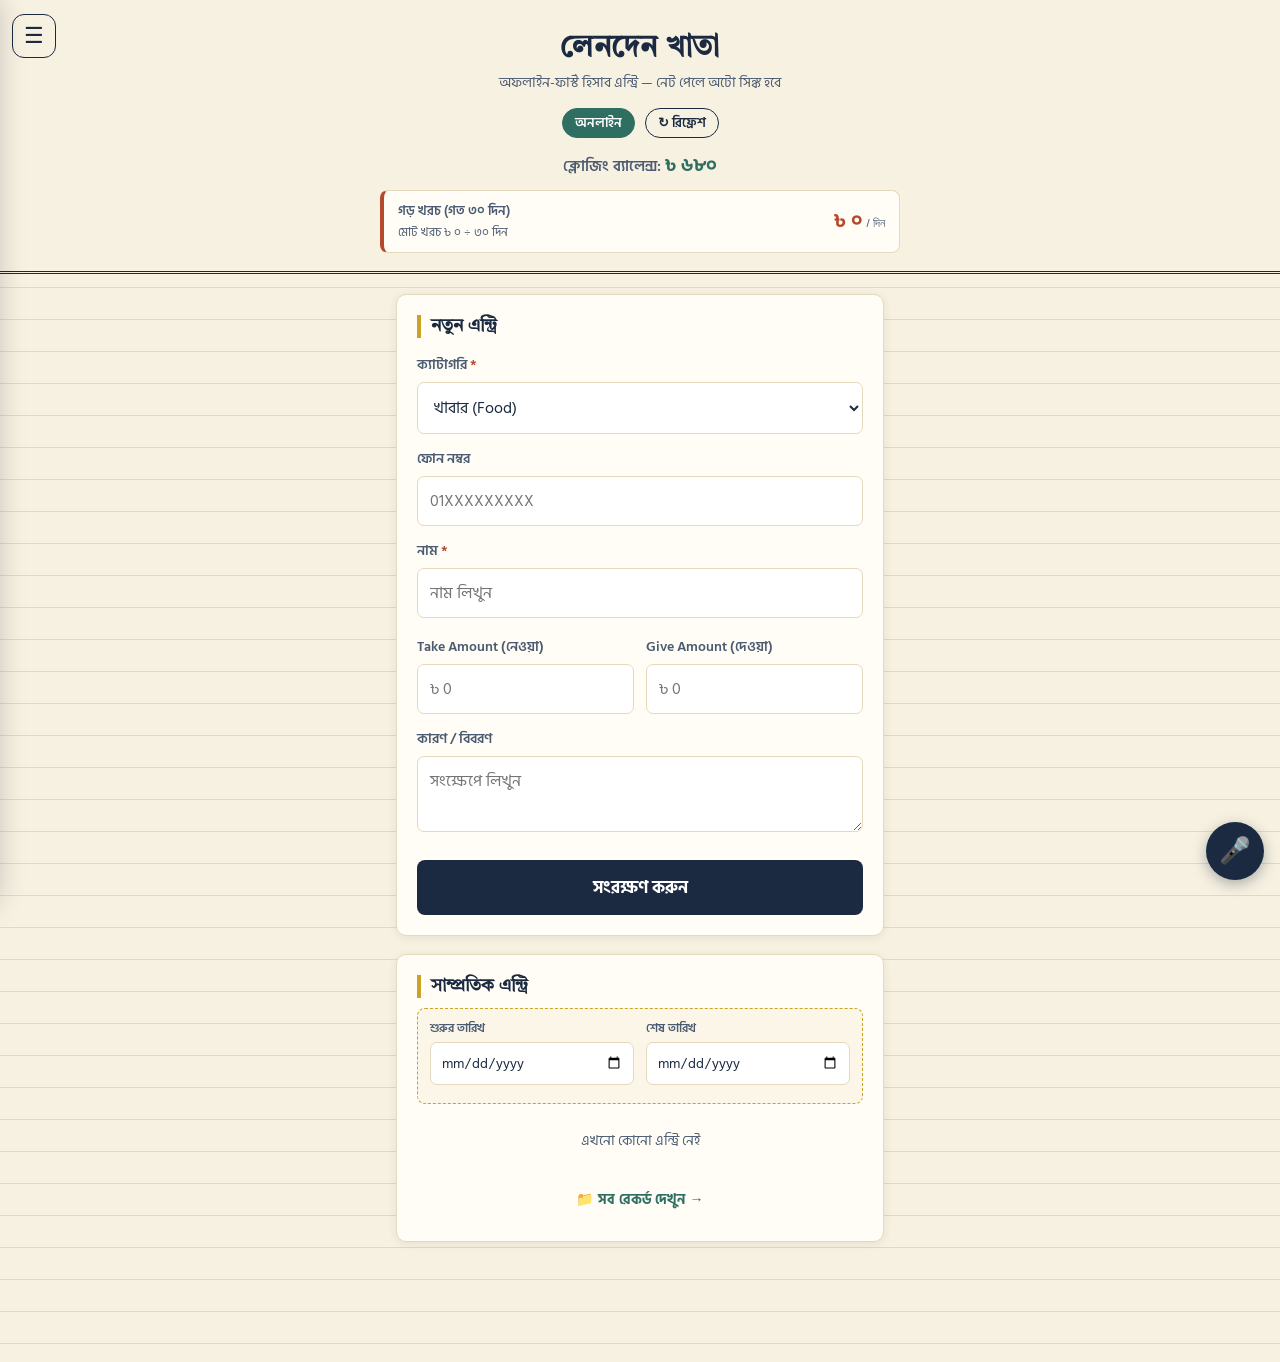
==== commit d328059d: "Add files via upload" ====
--- a/index.html
+++ b/index.html
@@ -6,6 +6,7 @@
 <meta name="theme-color" content="#1B2A41">
 <title>লেনদেন খাতা</title>
 <link rel="manifest" href="./manifest.json">
+<link rel="stylesheet" href="./common.css">
 <link rel="preconnect" href="https://fonts.googleapis.com">
 <link href="https://fonts.googleapis.com/css2?family=Tiro+Bangla&family=Hind+Siliguri:wght@400;500;600;700&display=swap" rel="stylesheet">
 <style>
@@ -31,6 +32,7 @@
     padding-bottom:100px;
   }
   header{
+    position:relative;
     padding:28px 20px 18px;
     text-align:center;
     border-bottom:3px double var(--ink);
@@ -193,6 +195,7 @@
 <body>
 
 <header>
+  <button type="button" class="menu-btn" id="menuBtn" aria-label="মেনু" style="position:absolute;left:12px;top:14px;">☰</button>
   <h1>লেনদেন খাতা</h1>
   <p>অফলাইন-ফার্স্ট হিসাব এন্ট্রি — নেট পেলে অটো সিঙ্ক হবে</p>
   <div id="status-bar">
@@ -210,10 +213,6 @@
     <div class="avg-val"><span id="avgVal">৳ ০</span> <small>/ দিন</small></div>
   </div>
 
-  <div class="nav-links">
-    <a class="navbtn pay" href="./people.html?type=payable">💸 Need to Paid</a>
-    <a class="navbtn recv" href="./people.html?type=receivable">📥 Need to Receive</a>
-  </div>
 </header>
 
 <main>
@@ -273,6 +272,7 @@
       </div>
     </div>
     <div id="entryList"></div>
+    <a href="./records.html" style="display:block;text-align:center;margin-top:12px;font-weight:700;font-size:.88rem;color:var(--teal);text-decoration:none;padding:10px;">📁 সব রেকর্ড দেখুন →</a>
   </div>
 </main>
 
@@ -280,10 +280,11 @@
 <button type="button" id="voiceFab" aria-label="ভয়েস এন্ট্রি">🎤</button>
 <div id="toast"></div>
 
+<script src="./common.js"></script>
 <script>
 /* ================== কনফিগ ================== */
 // এখানে আপনার Deploy করা Apps Script Web App URL বসান
-const APPS_SCRIPT_URL = 'https://script.google.com/macros/s/AKfycbyZnIeZvuDSMK1JLPseCacLXDv7cpsm4pfjBsElm9SwBecj0oipx8O3aHS1PeA_FQvZ/exec';
+// Apps Script URL ও Google Client ID এখন common.js-এর CFG-তে আছে
 const SENDER_NAME = 'সোহেল রানা';
 // Sheet-এর 'My Inventory' শিটের G2 ঘরের শুরুর ব্যালেন্স (ক্লোজিং ব্যালেন্সে যোগ হয়)
 const OPENING_BALANCE = 680;
@@ -316,80 +317,8 @@
   'Credit Purchase Loan Paid': (name, amt) => `ধন্যবাদ, ${name}।\nআপনাকে জানানো যাচ্ছে যে, ${SENDER_NAME} আপনার কাছ থেকে বাকিতে ক্রয় করা পণ্যের জন্য বকেয়া ${amt} টাকা পরিশোধ করেছেন।\nইনশাআল্লাহ ভবিষ্যতেও আমাদের এই সুন্দর লেনদেন সম্পর্ক বজায় থাকবে।\nআপনার সহযোগিতা ও বিশ্বাসের জন্য আন্তরিক ধন্যবাদ।`
 };
 
-/* ================== IndexedDB ================== */
-let db;
-function openDB(){
-  return new Promise((resolve, reject) => {
-    const req = indexedDB.open('ledgerDB', 1);
-    req.onupgradeneeded = () => {
-      const d = req.result;
-      if(!d.objectStoreNames.contains('entries')){
-        const store = d.createObjectStore('entries', {keyPath:'id', autoIncrement:true});
-        store.createIndex('synced', 'synced');
-      }
-    };
-    req.onsuccess = () => { db = req.result; resolve(db); };
-    req.onerror = () => reject(req.error);
-  });
-}
-function txStore(mode='readonly'){
-  return db.transaction('entries', mode).objectStore('entries');
-}
-function addEntry(entry){
-  return new Promise((res, rej) => {
-    const r = txStore('readwrite').add(entry);
-    r.onsuccess = () => res(r.result);
-    r.onerror = () => rej(r.error);
-  });
-}
-function getAllEntries(){
-  return new Promise((res, rej) => {
-    const r = txStore().getAll();
-    r.onsuccess = () => res(r.result.sort((a, b) => (Date.parse(b.dateTime) || 0) - (Date.parse(a.dateTime) || 0)));
-    r.onerror = () => rej(r.error);
-  });
-}
-function markSynced(id){
-  return new Promise((res, rej) => {
-    const store = txStore('readwrite');
-    const g = store.get(id);
-    g.onsuccess = () => {
-      const val = g.result;
-      if(!val) return res();
-      val.synced = true;
-      const p = store.put(val);
-      p.onsuccess = () => res();
-      p.onerror = () => rej(p.error);
-    };
-    g.onerror = () => rej(g.error);
-  });
-}
-
-// Sheet থেকে আনা তালিকা দিয়ে সিঙ্কড এন্ট্রি বদলে ফেলে (পেন্ডিং এন্ট্রি অক্ষত থাকে)
-function replaceSynced(rows){
-  return new Promise((res, rej) => {
-    const tx = db.transaction('entries', 'readwrite');
-    const store = tx.objectStore('entries');
-    const req = store.getAll();
-    req.onsuccess = () => {
-      req.result.forEach(e => { if(e.synced) store.delete(e.id); });
-      rows.forEach(r => store.add({
-        dateTime: r.dateTime || new Date(0).toISOString(),
-        category: r.category || '',
-        name: r.name || '',
-        phone: r.phone || '',
-        takeAmount: r.takeAmount === '' || r.takeAmount == null ? '' : String(r.takeAmount),
-        giveAmount: r.giveAmount === '' || r.giveAmount == null ? '' : String(r.giveAmount),
-        reason: r.reason || '',
-        synced: true,
-        fromSheet: true
-      }));
-    };
-    tx.oncomplete = () => res();
-    tx.onerror = () => rej(tx.error);
-    tx.onabort = () => rej(tx.error);
-  });
-}
+/* ================== IndexedDB / Sync (common.js থেকে) ================== */
+const { addEntry, getAllEntries, syncAll, pullFromSheet, syncAndPull, makeUid } = LDK;
 
 /* ================== UI Init ================== */
 const $ = (id) => document.getElementById(id);
@@ -419,11 +348,11 @@
   const phone = $('phone').value.trim();
   $('phoneHint').textContent = '';
   $('phoneHint').className = 'hint';
-  if(phone.length < 6 || !navigator.onLine || APPS_SCRIPT_URL.includes('PASTE_')) return;
+  if(phone.length < 6 || !LDK.canSync()) return;
   phoneTimer = setTimeout(async () => {
     try{
       $('phoneHint').textContent = 'চেক করা হচ্ছে...';
-      const res = await fetch(`${APPS_SCRIPT_URL}?action=checkPhone&phone=${encodeURIComponent(phone)}`);
+      const res = await fetch(`${LDK.CFG.APPS_SCRIPT_URL}?action=checkPhone&phone=${encodeURIComponent(phone)}${LDK.authQS()}`);
       const data = await res.json();
       if(data.found){
         $('name').value = data.name;
@@ -438,11 +367,6 @@
   }, 500);
 });
 
-function makeUid(){
-  if(window.crypto && crypto.randomUUID) return crypto.randomUUID();
-  return 'u' + Date.now() + '-' + Math.random().toString(16).slice(2);
-}
-
 /* ================== Submit ================== */
 $('entryForm').addEventListener('submit', async (e) => {
   e.preventDefault();
@@ -487,61 +411,6 @@
   if(!template) return null;
   const msg = template(name, amt);
   return `sms:${phone}?body=${encodeURIComponent(msg)}`;
-}
-
-/* ================== Sync ================== */
-// syncAll ও pull একসাথে না চলার জন্য সিরিয়াল লক
-let lockChain = Promise.resolve();
-function withLock(fn){
-  const p = lockChain.then(fn, fn);
-  lockChain = p.catch(() => {});
-  return p;
-}
-function syncAll(){ return withLock(_syncAll); }
-function pullFromSheet(){ return withLock(_pullFromSheet); }
-async function syncAndPull(){
-  await syncAll();
-  await pullFromSheet();
-}
-
-let lastPull = 0;
-async function _pullFromSheet(){
-  if(!navigator.onLine || APPS_SCRIPT_URL.includes('PASTE_')) return false;
-  try{
-    const res = await fetch(`${APPS_SCRIPT_URL}?action=getEntries`);
-    const data = await res.json();
-    if(!data || !data.success || !Array.isArray(data.entries)) return false;
-    await replaceSynced(data.entries);
-    lastPull = Date.now();
-    await renderEntries();
-    return true;
-  }catch(err){
-    return false;
-  }
-}
-
-async function _syncAll(){
-  const all = await getAllEntries();
-  const pending = all.filter(x => !x.synced);
-  updatePendingPill(pending.length);
-  if(APPS_SCRIPT_URL.includes('PASTE_')) return; // এখনো কনফিগার করা হয়নি
-
-  for(const entry of pending){
-    try{
-      const res = await fetch(APPS_SCRIPT_URL, {
-        method: 'POST',
-        headers: {'Content-Type': 'text/plain;charset=utf-8'}, // preflight এড়াতে
-        body: JSON.stringify({ action: 'submitForm', ...entry, clientId: entry.uid || '' })
-      });
-      const data = await res.json();
-      if(data && data.success){
-        await markSynced(entry.id);
-      }
-    }catch(err){
-      break; // নেট সমস্যা হলে থামিয়ে দাও, পরে আবার চেষ্টা হবে
-    }
-  }
-  await renderEntries();
 }
 
 /* ================== ব্যালেন্স ও ব্যক্তি-তালিকা ================== */
@@ -862,7 +731,7 @@
 }
 window.addEventListener('online', () => { updateNetPill(); syncAndPull(); });
 document.addEventListener('visibilitychange', () => {
-  if(document.visibilityState === 'visible' && navigator.onLine && Date.now() - lastPull > 60000) syncAndPull();
+  if(document.visibilityState === 'visible' && navigator.onLine && Date.now() - LDK.getLastPull() > 60000) syncAndPull();
 });
 $('refreshBtn').addEventListener('click', async () => {
   if(!navigator.onLine){ toast('ইন্টারনেট নেই'); return; }
@@ -884,7 +753,9 @@
 
 /* ================== Init ================== */
 (async function init(){
-  await openDB();
+  await LDK.boot();
+  LDK.onChange = renderEntries;
+  LDK.onPending = updatePendingPill;
   updateNetPill();
   await renderEntries();
   if(navigator.onLine) syncAndPull();
--- a/common.css
+++ b/common.css
@@ -0,0 +1,101 @@
+/* common.css — drawer, login gate, toast, touch-friendly basics */
+html{-webkit-text-size-adjust:100%;}
+button,a,select,input,textarea{touch-action:manipulation;-webkit-tap-highlight-color:transparent;}
+
+.menu-btn{
+  display:inline-flex;align-items:center;justify-content:center;
+  width:44px;height:44px;border-radius:12px;cursor:pointer;
+  font-size:1.4rem;line-height:1;font-family:inherit;
+  background:transparent;color:var(--ink,#1B2A41);
+  border:1.5px solid var(--ink,#1B2A41);
+}
+.menu-btn:active{transform:scale(.95);}
+
+#drawerOverlay{
+  position:fixed;inset:0;background:rgba(15,23,35,.55);
+  opacity:0;pointer-events:none;transition:opacity .25s;z-index:90;
+}
+#drawer{
+  position:fixed;top:0;left:0;bottom:0;width:min(310px,86vw);
+  background:var(--card,#FFFDF6);z-index:100;display:flex;flex-direction:column;
+  transform:translateX(-104%);transition:transform .28s cubic-bezier(.2,.8,.2,1);
+  box-shadow:6px 0 28px rgba(15,23,35,.3);
+  font-family:'Hind Siliguri',sans-serif;color:var(--ink,#1B2A41);
+  padding-bottom:env(safe-area-inset-bottom,0px);
+}
+body.drawer-open #drawer{transform:none;}
+body.drawer-open #drawerOverlay{opacity:1;pointer-events:auto;}
+body.drawer-open{overflow:hidden;}
+
+.dr-head{
+  display:flex;align-items:center;gap:12px;
+  padding:calc(22px + env(safe-area-inset-top,0px)) 18px 18px;
+  background:linear-gradient(135deg,#1B2A41 0%,#2c4264 100%);color:#fff;
+}
+.dr-avatar{
+  width:46px;height:46px;border-radius:50%;background:#C9A227;color:#1B2A41;
+  display:flex;align-items:center;justify-content:center;font-weight:700;font-size:1.2rem;
+  overflow:hidden;flex:none;
+}
+.dr-avatar img{width:100%;height:100%;object-fit:cover;}
+.dr-who{min-width:0;}
+.dr-who b{display:block;font-size:1rem;white-space:nowrap;overflow:hidden;text-overflow:ellipsis;}
+.dr-who span{display:block;font-size:.74rem;opacity:.8;white-space:nowrap;overflow:hidden;text-overflow:ellipsis;}
+
+.dr-nav{flex:1;overflow-y:auto;padding:10px 10px 6px;}
+.dr-item{margin-bottom:4px;border-radius:12px;}
+.dr-row{display:flex;align-items:stretch;}
+.dr-link{
+  flex:1;display:flex;align-items:center;gap:12px;
+  min-height:48px;padding:0 12px;border-radius:12px;
+  text-decoration:none;color:inherit;font-weight:600;font-size:.98rem;
+}
+.dr-ico{font-size:1.2rem;width:26px;text-align:center;}
+.dr-item.active > .dr-row .dr-link{background:#F1EBD6;color:#1B2A41;}
+.dr-chev{
+  width:48px;border:none;background:transparent;cursor:pointer;font-size:1rem;color:#4B5B72;
+  transition:transform .2s;
+}
+.dr-item.open > .dr-row .dr-chev{transform:rotate(180deg);}
+.dr-subs{display:none;margin:2px 0 6px 38px;border-left:2px solid #E4D9BC;}
+.dr-item.open .dr-subs{display:block;}
+.dr-sub{
+  display:flex;align-items:center;min-height:42px;padding:0 14px;
+  text-decoration:none;color:#4B5B72;font-size:.9rem;font-weight:500;border-radius:0 10px 10px 0;
+}
+.dr-sub.active{color:#2F6F62;font-weight:700;background:#E4F1EC;}
+.dr-foot{padding:10px 14px 14px;border-top:1px solid #E4D9BC;}
+.dr-foot button{
+  width:100%;min-height:46px;border-radius:10px;border:1.5px solid #B5482D;
+  background:transparent;color:#B5482D;font-family:inherit;font-weight:700;font-size:.95rem;cursor:pointer;
+}
+
+/* Login gate */
+#loginGate{
+  position:fixed;inset:0;z-index:300;display:flex;align-items:center;justify-content:center;padding:20px;
+  background:#F7F1E1;font-family:'Hind Siliguri',sans-serif;color:#1B2A41;
+}
+.lg-card{
+  width:100%;max-width:380px;text-align:center;background:#FFFDF6;border:1px solid #E4D9BC;
+  border-radius:16px;padding:32px 22px;box-shadow:0 8px 30px rgba(27,42,65,.12);
+}
+.lg-logo{
+  width:64px;height:64px;border-radius:16px;margin:0 auto 12px;background:#1B2A41;color:#C9A227;
+  display:flex;align-items:center;justify-content:center;font-size:2.2rem;font-weight:700;
+}
+.lg-card h1{font-family:'Tiro Bangla',serif;font-size:1.7rem;margin:0 0 6px;}
+.lg-card p{margin:0 0 20px;color:#4B5B72;font-size:.9rem;}
+.lg-btn{display:flex;justify-content:center;min-height:44px;}
+.lg-msg{color:#B5482D;font-size:.85rem;margin-top:12px;}
+.lg-retry{
+  margin-top:10px;min-height:44px;padding:0 18px;border-radius:10px;border:1.5px solid #1B2A41;
+  background:transparent;font-family:inherit;font-weight:600;cursor:pointer;color:#1B2A41;
+}
+.lg-card small{display:block;margin-top:20px;color:#4B5B72;font-size:.74rem;}
+
+#toast{
+  position:fixed;bottom:calc(18px + env(safe-area-inset-bottom,0px));left:50%;transform:translateX(-50%);
+  background:#1B2A41;color:#fff;padding:10px 18px;border-radius:8px;max-width:90vw;text-align:center;
+  font-size:.85rem;opacity:0;pointer-events:none;transition:opacity .25s;z-index:250;
+}
+#toast.show{opacity:1;}
